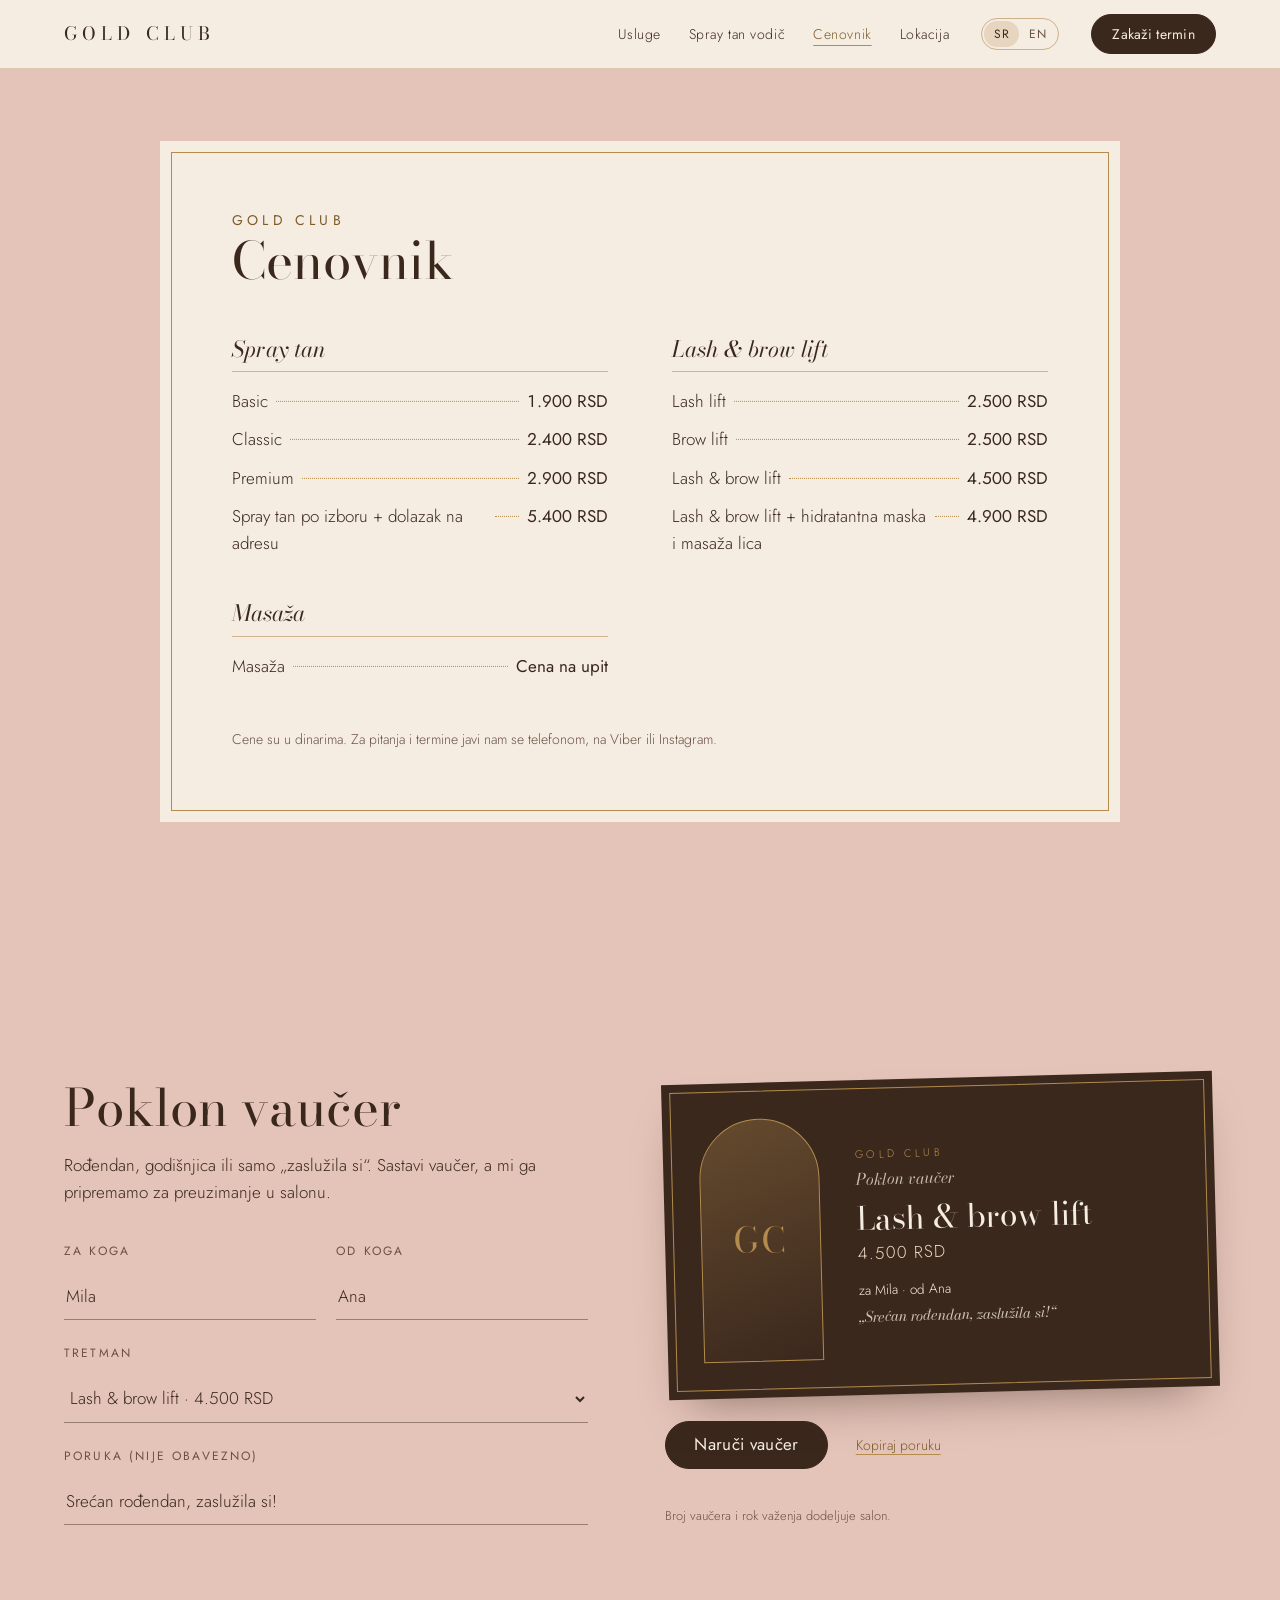
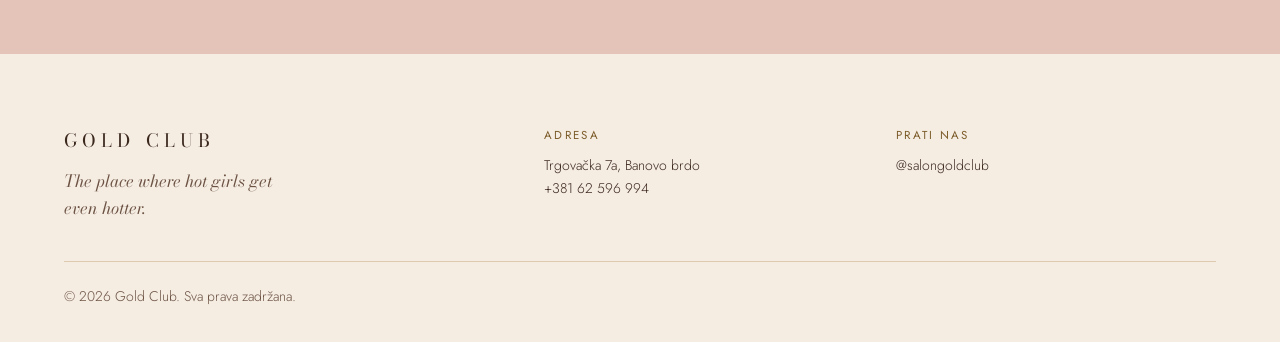
==== cenovnik.html @ 58f4fe95 "Separate tabs for prices and spray tan guide" ====
<!doctype html>
<html lang="sr">
<head>
  <meta charset="utf-8">
  <meta name="viewport" content="width=device-width, initial-scale=1">
  <title>Cenovnik · Gold Club</title>
  <meta name="description" content="Cenovnik salona Gold Club: spray tan, lash & brow lift i masaža. Poklon vaučeri za sve tretmane.">
  <meta name="theme-color" content="#F5ECE2">
  <meta property="og:title" content="Cenovnik · Gold Club">
  <meta property="og:description" content="Cenovnik salona Gold Club: spray tan, lash & brow lift i masaža. Poklon vaučeri za sve tretmane.">
  <meta property="og:image" content="assets/img/spraytan-legs.jpg">
  <link rel="icon" href="assets/favicon.svg" type="image/svg+xml">
  <link rel="preconnect" href="https://fonts.googleapis.com">
  <link rel="preconnect" href="https://fonts.gstatic.com" crossorigin>
  <link href="https://fonts.googleapis.com/css2?family=Bodoni+Moda:ital,opsz,wght@0,6..96,400;0,6..96,500;1,6..96,400&family=Jost:wght@300;400;500&display=swap" rel="stylesheet">
  <link rel="stylesheet" href="css/styles.css">
</head>
<body>
  <a class="skip" href="#main">Preskoči na sadržaj</a>

  <header class="site-header">
    <div class="wrap header-inner">
      <a class="brand" href="index.html" aria-label="Gold Club">Gold Club</a>

      <button class="menu-toggle" aria-expanded="false" aria-controls="site-nav">
        <span data-i18n="nav.menu">Meni</span>
      </button>

      <nav id="site-nav" class="site-nav">
        <ul>
          <li><a href="index.html#usluge" data-i18n="nav.services">Usluge</a></li>
          <li><a href="spray-tan.html" data-i18n="nav.planner">Spray tan vodič</a></li>
          <li><a href="cenovnik.html" aria-current="page" data-i18n="nav.prices">Cenovnik</a></li>
          <li><a href="index.html#lokacija" data-i18n="nav.contact">Lokacija</a></li>
        </ul>
        <div class="lang" role="group" aria-label="Jezik / Language">
          <button type="button" data-lang="sr" aria-pressed="true">SR</button>
          <button type="button" data-lang="en" aria-pressed="false">EN</button>
        </div>
        <button type="button" class="btn btn-small" data-open-booking data-i18n="book">Zakaži termin</button>
      </nav>
    </div>
  </header>

  <main id="main" class="page-prices">
    <section class="prices" id="cenovnik" aria-labelledby="prices-title">
      <div class="wrap">
        <div class="menu-card">
          <h1 id="prices-title" class="menu-title">
            <span class="menu-brand">Gold Club</span>
            <span data-i18n="prices.title">Cenovnik</span>
          </h1>
          <div class="menu-groups" data-render="prices"></div>
          <p class="menu-note" data-i18n="prices.note"></p>
        </div>
      </div>
    </section>

    <section class="voucher" id="vaucer" aria-labelledby="voucher-title" data-render="voucher-section">
      <div class="wrap voucher-inner">
        <div class="voucher-copy">
          <h2 id="voucher-title" class="section-title" data-i18n="voucher.title">Poklon vaučer</h2>
          <p class="voucher-lede" data-i18n="voucher.lede"></p>
          <form class="voucher-form" id="voucher-form" novalidate>
            <div class="field-pair">
              <div class="field">
                <label for="voucher-to" data-i18n="voucher.to">Za koga</label>
                <input type="text" id="voucher-to" maxlength="28" autocomplete="off">
              </div>
              <div class="field">
                <label for="voucher-from" data-i18n="voucher.from">Od koga</label>
                <input type="text" id="voucher-from" maxlength="28" autocomplete="off">
              </div>
            </div>
            <div class="field">
              <label for="voucher-item" data-i18n="voucher.item">Tretman</label>
              <select id="voucher-item" data-render="voucher-items"></select>
            </div>
            <div class="field">
              <label for="voucher-note" data-i18n="voucher.note">Poruka</label>
              <input type="text" id="voucher-note" maxlength="60" autocomplete="off">
            </div>
          </form>
        </div>

        <div class="voucher-side">
          <div class="voucher-card" id="voucher-card">
            <div class="vc-arch" aria-hidden="true"><span>GC</span></div>
            <div class="vc-body">
              <p class="vc-brand">Gold Club</p>
              <p class="vc-kind" data-i18n="voucher.card">Poklon vaučer</p>
              <p class="vc-item" id="vc-item"></p>
              <p class="vc-price" id="vc-price"></p>
              <p class="vc-names" id="vc-names"></p>
              <p class="vc-note" id="vc-note"></p>
            </div>
          </div>
          <div class="plan-actions">
            <a class="btn" id="voucher-whatsapp" href="#" target="_blank" rel="noopener" data-i18n="voucher.order">Naruči vaučer</a>
            <button type="button" class="link link-button" id="voucher-copy" data-i18n="planner.copy">Kopiraj poruku</button>
          </div>
          <p class="plan-status" id="voucher-status" role="status"></p>
          <p class="plan-note" data-i18n="voucher.fine"></p>
        </div>
      </div>
    </section>
  </main>

  <footer class="site-footer">
    <div class="wrap footer-grid">
      <div>
        <span class="brand">Gold Club</span>
        <p class="footer-tag">The place where hot girls get even hotter.</p>
      </div>
      <div>
        <p class="footer-label" data-i18n="footer.visit">Adresa</p>
        <p>Trgovačka 7a, Banovo brdo<br><a href="tel:+38162596994">+381 62 596 994</a></p>
      </div>
      <div>
        <p class="footer-label" data-i18n="footer.follow">Prati nas</p>
        <p><a href="https://www.instagram.com/salongoldclub" target="_blank" rel="noopener">@salongoldclub</a></p>
      </div>
    </div>
    <div class="wrap footer-base">
      <small>© <span data-year></span> Gold Club. <span data-i18n="footer.rights">Sva prava zadržana.</span></small>
    </div>
  </footer>

  <dialog class="booking" id="booking" aria-labelledby="booking-title">
    <div class="booking-inner">
      <h2 id="booking-title" data-i18n="book.title">Zakaži termin</h2>
      <p data-i18n="book.body"></p>
      <div class="channels channels-stacked" data-render="channels"></div>
      <form method="dialog">
        <button class="close" data-i18n="book.close">Zatvori</button>
      </form>
    </div>
  </dialog>

  <script src="js/content.js"></script>
  <script src="js/main.js"></script>
</body>
</html>
---- css/styles.css ----
/* Gold Club
   Palette taken from the salon's own material: cream walls, business-card sand,
   the blush of their posters, mocha brown instead of black, gold used as a metal. */

:root {
  --sateen: #F5ECE2;
  --sand: #E7D5BF;
  --blush: #E4C3B8;
  --blush-soft: #EFD9D0;
  --gold: #B38B4D;
  --gold-deep: #7C5C29;
  --mocha: #3B281D;
  --mocha-soft: #6B5243;

  --serif: "Bodoni Moda", "Didot", "Bodoni 72", Georgia, serif;
  --sans: "Jost", "Futura", "Century Gothic", system-ui, sans-serif;

  /* Type scale: perfect fourth (1.333) from 1.0625rem body */
  --step--1: 0.875rem;
  --step-0: 1.0625rem;
  --step-1: 1.4rem;
  --step-2: 1.875rem;
  --step-3: clamp(2.2rem, 4vw, 3.3rem);
  --step-wm: clamp(4.6rem, 15vw, 11.5rem);

  --gutter: clamp(1rem, 4vw, 3rem);
  --section: clamp(4.5rem, 10vw, 8.5rem);
  --measure: 34rem;
}

*,
*::before,
*::after { box-sizing: border-box; }

html { scroll-behavior: smooth; scroll-padding-top: 5rem; }

body {
  margin: 0;
  background: var(--sateen);
  color: var(--mocha);
  font-family: var(--sans);
  font-weight: 300;
  font-size: var(--step-0);
  line-height: 1.6;
  -webkit-font-smoothing: antialiased;
}

img { display: block; max-width: 100%; }
a { color: inherit; }
h1, h2, h3 { font-family: var(--serif); font-weight: 400; line-height: 1.1; margin: 0; }
/* Lower optical size keeps hairlines visible, e.g. the bar of đ in "Dođi". */
h2, h3 { font-variation-settings: "opsz" 24; }
p { margin: 0; }
figure { margin: 0; }

:focus-visible { outline: 2px solid var(--gold-deep); outline-offset: 3px; }

.wrap { width: min(100% - 2 * var(--gutter), 72rem); margin-inline: auto; }

.skip {
  position: absolute; left: 1rem; top: -3rem; z-index: 100;
  background: var(--mocha); color: var(--sateen); padding: .5rem 1rem; border-radius: 2rem;
}
.skip:focus { top: 1rem; }

/* ---------- Buttons & links ---------- */

.btn {
  display: inline-flex; align-items: center; justify-content: center;
  min-height: 3rem; padding: 0 1.75rem;
  border: 1px solid var(--mocha); border-radius: 999px;
  background: var(--mocha); color: var(--sateen);
  font: 400 var(--step-0)/1 var(--sans); letter-spacing: .02em;
  cursor: pointer; text-decoration: none; white-space: nowrap;
  transition: background-color .2s, border-color .2s, color .2s;
}
.btn:hover { background: var(--gold-deep); border-color: var(--gold-deep); }
.btn-small { min-height: 2.5rem; padding: 0 1.25rem; font-size: var(--step--1); }

.link {
  color: var(--gold-deep);
  text-decoration: underline;
  text-decoration-color: var(--gold);
  text-decoration-thickness: 1px;
  text-underline-offset: .3em;
  transition: text-decoration-color .2s;
}
.link:hover { text-decoration-color: var(--mocha); color: var(--mocha); }

/* ---------- Header ---------- */

.site-header {
  position: sticky; top: 0; z-index: 20;
  background: color-mix(in srgb, var(--sateen) 88%, transparent);
  backdrop-filter: blur(10px);
  -webkit-backdrop-filter: blur(10px);
  border-bottom: 1px solid color-mix(in srgb, var(--gold) 35%, transparent);
}
.header-inner { display: flex; align-items: center; justify-content: space-between; min-height: 4.25rem; gap: 1rem; }

.brand {
  font-family: var(--serif); font-size: 1.15rem; letter-spacing: .28em;
  text-transform: uppercase; text-decoration: none; white-space: nowrap;
}

.site-nav { display: flex; align-items: center; gap: 2rem; }
.site-nav ul { display: flex; gap: 1.75rem; list-style: none; margin: 0; padding: 0; }
.site-nav ul a { text-decoration: none; font-size: var(--step--1); letter-spacing: .04em; padding: .25rem 0; }
.site-nav ul a:hover { color: var(--gold-deep); }
.site-nav ul a[aria-current="page"] {
  color: var(--gold-deep);
  text-decoration: underline; text-decoration-color: var(--gold);
  text-decoration-thickness: 1px; text-underline-offset: .45em;
}

.lang { display: flex; border: 1px solid color-mix(in srgb, var(--gold) 60%, transparent); border-radius: 999px; padding: 2px; }
.lang button {
  border: 0; background: none; color: var(--mocha-soft);
  font: 400 .75rem/1 var(--sans); letter-spacing: .08em;
  padding: .45rem .6rem; border-radius: 999px; cursor: pointer;
}
.lang button[aria-pressed="true"] { background: var(--sand); color: var(--mocha); }

.menu-toggle {
  display: none; border: 1px solid var(--mocha); background: none; color: var(--mocha);
  border-radius: 999px; padding: .5rem 1.1rem; font: 400 var(--step--1)/1 var(--sans); cursor: pointer;
}

@media (max-width: 1000px) {
  .menu-toggle { display: inline-block; }
  .site-nav {
    position: absolute; inset: 100% 0 auto 0;
    flex-direction: column; align-items: flex-start; gap: 1.5rem;
    padding: 1.5rem var(--gutter) 2rem;
    background: var(--sateen);
    border-bottom: 1px solid color-mix(in srgb, var(--gold) 35%, transparent);
    display: none;
  }
  .site-nav.is-open { display: flex; }
  .site-nav ul { flex-direction: column; gap: 1rem; }
  .site-nav ul a { font-family: var(--serif); font-size: var(--step-2); letter-spacing: 0; }
}

/* ---------- Hero ---------- */

.hero { padding-block: clamp(2.5rem, 7vw, 6rem) var(--section); overflow: hidden; }
.hero-inner {
  display: grid; grid-template-columns: 1.15fr .85fr;
  align-items: end; gap: clamp(2rem, 5vw, 5rem);
}

.wordmark {
  font-size: var(--step-wm);
  line-height: .86;
  letter-spacing: .06em;
  text-transform: uppercase;
  font-weight: 400;
  margin-left: -.06em;
}
.wm-line { display: block; }
.wm-line:last-child { padding-left: .9em; }

.tagline {
  font-family: var(--serif); font-style: italic;
  font-size: var(--step-1); line-height: 1.35;
  margin-top: 2rem; max-width: 22ch;
}
.lede { margin-top: 1rem; max-width: var(--measure); color: var(--mocha-soft); }
.hero-actions { display: flex; flex-wrap: wrap; align-items: center; gap: 1.5rem 2rem; margin-top: 2.25rem; }

/* The arch: the salon's own shelf shape, used as the one signature frame. */
.arch {
  border-radius: 999px 999px 0 0;
  overflow: hidden;
  background: var(--sand);
}
.arch img { width: 100%; height: 100%; object-fit: cover; }

.hero-arch { position: relative; justify-self: end; width: min(100%, 26rem); }
.hero-arch .arch { aspect-ratio: 4 / 5.4; position: relative; }
.hero-arch img { object-position: 62% center; }
.arch-outline {
  position: absolute; inset: -1rem 1rem 1rem -1rem;
  border: 1px solid var(--gold);
  border-radius: 999px 999px 0 0;
}

/* One page-load moment: wordmark settles, arch rises. */
@media (prefers-reduced-motion: no-preference) {
  .wm-line { animation: rise 1.1s cubic-bezier(.2, .7, .2, 1) both; }
  .wm-line:last-child { animation-delay: .12s; }
  .tagline, .lede, .hero-actions { animation: fade .9s ease both .55s; }
  .hero-arch .arch { animation: unveil 1.4s cubic-bezier(.6, 0, .2, 1) both .15s; }
  .arch-outline { animation: fade 1.2s ease both .9s; }
}
@keyframes rise { from { opacity: 0; transform: translateY(.25em); } }
@keyframes fade { from { opacity: 0; } }
@keyframes unveil { from { clip-path: inset(100% 0 0 0); } to { clip-path: inset(0 0 0 0); } }

@media (max-width: 760px) {
  .hero-inner { grid-template-columns: 1fr; }
  .hero-arch { justify-self: center; width: min(80%, 20rem); margin-top: 1rem; }
  .hero-arch .arch { aspect-ratio: 4 / 4.6; }
}

/* ---------- Sections ---------- */

.section-title { font-size: var(--step-3); }

.services { padding-block: var(--section); border-top: 1px solid color-mix(in srgb, var(--gold) 35%, transparent); }
.services .section-title { margin-bottom: clamp(2.5rem, 6vw, 4.5rem); }

.service-list { display: grid; gap: clamp(4rem, 9vw, 7rem); }

.service {
  display: grid; grid-template-columns: minmax(0, 20rem) minmax(0, 1fr);
  gap: clamp(2rem, 6vw, 6rem); align-items: center;
}
.service-flip { grid-template-columns: minmax(0, 1fr) minmax(0, 20rem); }
.service-flip .service-photo { order: 2; }

.service-photo .arch { aspect-ratio: 1 / 1.1; }
#lash-brow .arch img { object-position: 30% center; }

.service-name { font-size: var(--step-3); }
.service-intro { margin-top: 1.25rem; max-width: var(--measure); }

.points {
  list-style: none; padding: 0; margin: 1.5rem 0 0;
  display: grid; grid-template-columns: repeat(2, minmax(0, max-content)); gap: .5rem 2.5rem;
}
.points li { position: relative; padding-left: 1.25rem; font-size: var(--step--1); letter-spacing: .02em; }
.points li::before {
  content: ""; position: absolute; left: 0; top: .55em;
  width: .45rem; height: .6rem;
  border: 1px solid var(--gold); border-bottom: 0;
  border-radius: 999px 999px 0 0;
}

.service-price {
  display: flex; flex-wrap: wrap; align-items: baseline; gap: .5rem 1.5rem;
  margin-top: 2rem; padding-top: 1.25rem;
  border-top: 1px solid color-mix(in srgb, var(--gold) 45%, transparent);
  max-width: var(--measure);
  font-family: var(--serif); font-size: var(--step-1);
}
.service-price .link { font-family: var(--sans); font-size: var(--step--1); }

@media (max-width: 760px) {
  .service, .service-flip { grid-template-columns: 1fr; }
  .service-flip .service-photo { order: 0; }
  .service-photo { width: min(75%, 18rem); }
  .points { grid-template-columns: 1fr; }
}

/* ---------- Price menu ---------- */

.prices { background: var(--blush); padding-block: var(--section); }

.menu-card {
  background: var(--sateen);
  padding: clamp(2rem, 6vw, 4.5rem);
  outline: 1px solid var(--gold);
  outline-offset: -.75rem;
  max-width: 60rem; margin-inline: auto;
}

.menu-title { display: flex; flex-direction: column; gap: .25rem; font-size: var(--step-3); }
.menu-brand { font-size: var(--step--1); font-family: var(--sans); letter-spacing: .3em; text-transform: uppercase; color: var(--gold-deep); }

.menu-groups {
  display: grid; grid-template-columns: repeat(auto-fit, minmax(min(100%, 22rem), 1fr));
  gap: 2.75rem 4rem; margin-top: 3rem;
}
.menu-group h3 {
  font-size: var(--step-1); font-style: italic;
  padding-bottom: .6rem; margin-bottom: 1rem;
  border-bottom: 1px solid color-mix(in srgb, var(--gold) 55%, transparent);
}
.menu-items { list-style: none; margin: 0; padding: 0; display: grid; gap: .7rem; }
.menu-items li { display: flex; align-items: baseline; gap: .5rem; }
.item-name { flex: 0 1 auto; }
.item-leader { flex: 1 1 1.5rem; border-bottom: 1px dotted var(--gold); transform: translateY(-.3em); min-width: 1.5rem; }
.item-price { flex: none; font-variant-numeric: tabular-nums lining-nums; white-space: nowrap; font-weight: 400; }

.menu-note { margin-top: 3rem; font-size: var(--step--1); color: var(--mocha-soft); max-width: var(--measure); }

/* ---------- Explore: links from the home page to the guide and price pages ---------- */

.explore { padding-block: 0 var(--section); }
.explore-grid { display: grid; grid-template-columns: repeat(auto-fit, minmax(min(100%, 22rem), 1fr)); gap: clamp(1rem, 2.5vw, 2rem); }
.explore-card {
  display: flex; flex-direction: column; gap: .6rem;
  padding: clamp(2rem, 4vw, 2.75rem);
  background: var(--blush-soft);
  outline: 1px solid color-mix(in srgb, var(--gold) 60%, transparent); outline-offset: -.6rem;
  text-decoration: none;
  transition: background-color .25s;
}
.explore-card:nth-child(2) { background: color-mix(in srgb, var(--sand) 70%, var(--sateen)); }
.explore-card:hover { background: var(--blush); }
.explore-card .eyebrow { margin-bottom: 0; }
.explore-title { font-family: var(--serif); font-size: var(--step-2); line-height: 1.15; font-variation-settings: "opsz" 24; }
.explore-text { max-width: var(--measure); color: var(--mocha-soft); }
.explore-more {
  margin-top: auto; padding-top: 1rem;
  color: var(--gold-deep); font-size: var(--step--1); letter-spacing: .04em;
}
.explore-more::after { content: "→"; display: inline-block; margin-left: .4em; transition: transform .25s; }

/* Subpages start right under the header, so their first section needs less top space. */
.page-guide > section:first-child,
.page-prices > section:first-child { padding-top: clamp(2.5rem, 6vw, 4.5rem); border-top: 0; }
.explore-card:hover .explore-more::after { transform: translateX(.3rem); }

/* ---------- Salon ---------- */

.salon { padding-block: var(--section); }
.salon-inner { display: grid; grid-template-columns: minmax(0, 1fr) minmax(0, 1fr); gap: clamp(2rem, 7vw, 7rem); align-items: center; }
.salon-photo img { width: 100%; aspect-ratio: 4 / 5; object-fit: cover; border-radius: .25rem; }
.salon-copy p { margin-top: 1.5rem; max-width: var(--measure); font-size: 1.125rem; line-height: 1.7; }

@media (max-width: 760px) {
  .salon-inner { grid-template-columns: 1fr; }
}

/* ---------- Reviews ---------- */

.reviews {
  padding-block: var(--section);
  border-top: 1px solid color-mix(in srgb, var(--gold) 35%, transparent);
  overflow: hidden;
}
.reviews-head {
  display: flex; flex-wrap: wrap; align-items: end; justify-content: space-between;
  gap: 1.5rem; margin-bottom: clamp(2rem, 5vw, 3.5rem);
}
.reviews-arrows { display: flex; gap: .75rem; }
.arrow {
  display: inline-grid; place-items: center;
  width: 3rem; height: 3rem; padding: 0;
  border: 1px solid color-mix(in srgb, var(--mocha) 35%, transparent); border-radius: 999px;
  background: none; color: var(--mocha); cursor: pointer;
  transition: border-color .2s, background-color .2s;
}
.arrow:hover { border-color: var(--mocha); background: var(--sand); }
.arrow svg { width: 1.1rem; height: 1.1rem; fill: none; stroke: currentColor; stroke-width: 1.4; stroke-linecap: round; stroke-linejoin: round; }

.carousel-viewport {
  overflow: hidden;
  touch-action: pan-y;
  cursor: grab;
  user-select: none;
  -webkit-user-select: none;
}
.carousel-viewport.is-dragging { cursor: grabbing; }

.carousel-track {
  --per-view: 3;
  --gap: clamp(1rem, 2.5vw, 2rem);
  display: flex; gap: var(--gap);
  will-change: transform;
}
.carousel-track.is-animating { transition: transform .6s cubic-bezier(.2, .7, .2, 1); }

.review {
  flex: 0 0 calc((100% - (var(--per-view) - 1) * var(--gap)) / var(--per-view));
  display: flex; flex-direction: column;
  padding: 2.25rem 2rem 2rem;
  background: color-mix(in srgb, var(--sand) 45%, var(--sateen));
  outline: 1px solid color-mix(in srgb, var(--gold) 60%, transparent);
  outline-offset: -.6rem;
}
.stars { color: var(--gold); letter-spacing: .25em; font-size: var(--step--1); }
.review blockquote { margin: 1.25rem 0 0; flex: 1; }
.review blockquote p {
  font-family: var(--serif); font-style: italic;
  font-size: 1.2rem; line-height: 1.5;
}
.review blockquote p::before { content: "\201E"; }
.review blockquote p::after { content: "\201C"; }
:lang(en) .review blockquote p::before { content: "\201C"; }
:lang(en) .review blockquote p::after { content: "\201D"; }
.review footer {
  display: flex; flex-direction: column; gap: .1rem;
  margin-top: 1.75rem; padding-top: 1rem;
  border-top: 1px solid color-mix(in srgb, var(--gold) 45%, transparent);
}
.review-name { font-weight: 400; }
.review-service { font-size: var(--step--1); color: var(--mocha-soft); }

.carousel-dots { display: flex; justify-content: center; gap: .25rem; margin-top: 2rem; }
.carousel-dots button {
  width: 1.75rem; height: 1.75rem; padding: 0; border: 0; background: none; cursor: pointer;
  display: grid; place-items: center;
}
.carousel-dots button::before {
  content: ""; width: .5rem; height: .5rem; border-radius: 50%;
  border: 1px solid var(--gold); transition: background-color .2s, transform .2s;
}
.carousel-dots button[aria-current="true"]::before { background: var(--gold); transform: scale(1.2); }

@media (max-width: 1000px) { .carousel-track { --per-view: 2; } }
@media (max-width: 640px) {
  .carousel-track { --per-view: 1; }
  .review { padding: 2rem 1.6rem 1.75rem; }
}

/* ---------- Contact ---------- */

.contact { background: var(--sand); padding-block: var(--section); }
.contact-inner { display: grid; grid-template-columns: minmax(0, 1fr) minmax(0, 1.1fr); gap: clamp(2rem, 6vw, 5rem); align-items: start; }

.contact-list { margin: 2.25rem 0 0; display: grid; gap: 1.25rem; }
.contact-list > div { display: grid; grid-template-columns: 8.5rem 1fr; gap: 1rem; }
.contact-list dt { color: var(--mocha-soft); font-size: var(--step--1); padding-top: .15em; }
.contact-list dd { margin: 0; }
.contact-list dd a:not(.link) { text-decoration: none; }
.contact-list dd a:not(.link):hover { color: var(--gold-deep); }
.contact-list .link { font-size: var(--step--1); }

.channels { display: flex; flex-wrap: wrap; gap: .75rem; margin-top: 2.5rem; }
.channel {
  display: inline-flex; align-items: center; gap: .6rem;
  min-height: 2.75rem; padding: 0 1.1rem;
  border: 1px solid color-mix(in srgb, var(--mocha) 35%, transparent); border-radius: 999px;
  text-decoration: none; font-size: var(--step--1);
  transition: border-color .2s, background-color .2s;
}
.channel:hover { border-color: var(--mocha); background: color-mix(in srgb, var(--sateen) 60%, transparent); }
.channel-primary { background: var(--mocha); border-color: var(--mocha); color: var(--sateen); }
.channel-primary:hover { background: var(--gold-deep); border-color: var(--gold-deep); }
.channel svg { width: 1.1rem; height: 1.1rem; fill: none; stroke: currentColor; stroke-width: 1.4; stroke-linejoin: round; }

.map { border-radius: 999px 999px 0 0; overflow: hidden; background: var(--blush-soft); aspect-ratio: 4 / 4.2; max-width: 100%; }
.map-placeholder {
  height: 100%; display: grid; place-content: center; justify-items: center; gap: 1rem;
  padding: 2rem; text-align: center;
  background:
    repeating-linear-gradient(90deg, transparent 0 3.5rem, color-mix(in srgb, var(--gold) 16%, transparent) 3.5rem calc(3.5rem + 1px)),
    repeating-linear-gradient(0deg, transparent 0 3.5rem, color-mix(in srgb, var(--gold) 16%, transparent) 3.5rem calc(3.5rem + 1px)),
    var(--blush-soft);
}
.map-address { font-family: var(--serif); font-size: var(--step-2); line-height: 1.15; }
.map-address span { font-style: italic; font-size: var(--step-1); color: var(--mocha-soft); }
.map-placeholder small { color: var(--mocha-soft); font-size: .8rem; max-width: 18rem; }
/* Taller than its frame so Google's place card sits above the visible area. */
.map iframe { display: block; width: 100%; height: calc(100% + 7rem); margin-top: -7rem; border: 0; filter: sepia(.25) saturate(.8); }

@media (max-width: 760px) {
  .contact-inner { grid-template-columns: 1fr; }
  .contact-list > div { grid-template-columns: 1fr; gap: .15rem; }
  .map { aspect-ratio: 1 / 1.05; }
}

/* ---------- Hiring ---------- */

.hiring { background: var(--mocha); color: var(--sateen); padding-block: clamp(3.5rem, 7vw, 5.5rem); }
.hiring-inner { display: grid; gap: 1.25rem; justify-items: start; }
.hiring h2 { font-size: var(--step-2); }
.hiring p { max-width: var(--measure); color: color-mix(in srgb, var(--sateen) 80%, transparent); }
.roles { list-style: none; margin: .25rem 0 .5rem; padding: 0; display: flex; flex-wrap: wrap; gap: .5rem; }
.roles li { border: 1px solid color-mix(in srgb, var(--gold) 70%, transparent); border-radius: 999px; padding: .3rem .9rem; font-size: var(--step--1); }
.hiring .link { color: var(--sand); text-decoration-color: var(--gold); }
.hiring .link:hover { color: var(--sateen); text-decoration-color: var(--sateen); }

/* ---------- Footer ---------- */

.site-footer { padding-block: clamp(3rem, 6vw, 4.5rem) 2rem; }
.footer-grid { display: grid; grid-template-columns: 1.4fr 1fr 1fr; gap: 2rem; font-size: var(--step--1); }
.footer-grid a { text-decoration: none; }
.footer-grid a:hover { color: var(--gold-deep); }
.footer-tag { margin-top: .75rem; font-family: var(--serif); font-style: italic; font-size: 1.05rem; color: var(--mocha-soft); max-width: 22ch; }
.footer-label { color: var(--gold-deep); letter-spacing: .2em; text-transform: uppercase; font-size: .72rem; margin-bottom: .6rem; font-weight: 400; }
.footer-base { margin-top: 2.5rem; padding-top: 1.25rem; border-top: 1px solid color-mix(in srgb, var(--gold) 35%, transparent); }
.site-footer small { color: var(--mocha-soft); font-size: var(--step--1); }
@media (max-width: 760px) { .footer-grid { grid-template-columns: 1fr; } }

/* ---------- Booking dialog ---------- */

.booking {
  border: 0; padding: 0; background: transparent; color: var(--mocha);
  width: min(100% - 2rem, 26rem);
}
.booking::backdrop { background: color-mix(in srgb, var(--mocha) 55%, transparent); }
.booking-inner {
  background: var(--sateen);
  border-radius: 999px 999px 0 0;
  padding: 5.5rem 2rem 2rem;
  text-align: center;
  outline: 1px solid var(--gold); outline-offset: -.6rem;
}
.booking h2 { font-size: var(--step-2); }
.booking p { margin-top: .75rem; color: var(--mocha-soft); }
.channels-stacked { flex-direction: column; margin-top: 1.75rem; }
.channels-stacked .channel { justify-content: center; font-size: var(--step-0); min-height: 3rem; }
.close {
  margin-top: 1.25rem; border: 0; background: none; color: var(--mocha-soft);
  font: 400 var(--step--1) var(--sans); text-decoration: underline; text-underline-offset: .3em; cursor: pointer;
  padding: .5rem;
}

@media (prefers-reduced-motion: no-preference) {
  .booking[open] .booking-inner { animation: rise .45s cubic-bezier(.2, .7, .2, 1); }
}

/* ---------- Shared form bits ---------- */

.eyebrow { font-size: .75rem; letter-spacing: .3em; text-transform: uppercase; color: var(--gold-deep); font-weight: 400; margin-bottom: .75rem; }

fieldset { border: 0; margin: 0; padding: 0; min-width: 0; }
legend, .field label {
  padding: 0; margin-bottom: .7rem; display: block;
  font-size: .75rem; letter-spacing: .18em; text-transform: uppercase; color: var(--mocha-soft); font-weight: 400;
}
.field { display: grid; min-width: 0; }
.field-pair { display: grid; grid-template-columns: repeat(auto-fit, minmax(min(100%, 11rem), 1fr)); gap: 1.25rem; }
.field input, .field select {
  width: 100%; min-height: 3rem; padding: 0 .1rem;
  border: 0; border-bottom: 1px solid color-mix(in srgb, var(--mocha) 40%, transparent); border-radius: 0;
  background: transparent; color: var(--mocha);
  font: 300 var(--step-0) var(--sans);
}
.field select { cursor: pointer; }
.field input:focus, .field select:focus { outline: none; border-bottom-color: var(--gold-deep); box-shadow: 0 1px 0 var(--gold-deep); }

.link-button { background: none; border: 0; padding: .25rem 0; font: 300 var(--step--1) var(--sans); cursor: pointer; }

.plan-actions { display: flex; flex-wrap: wrap; align-items: center; gap: 1rem 1.75rem; margin-top: 1.75rem; }
.plan-status { margin-top: .75rem; min-height: 1.2em; font-size: var(--step--1); color: var(--gold-deep); }
.plan-status.is-manual { user-select: all; -webkit-user-select: all; color: var(--mocha); background: var(--sateen); padding: .75rem 1rem; outline: 1px dashed var(--gold); }
.plan-note { margin-top: .5rem; font-size: .8rem; color: var(--mocha-soft); max-width: var(--measure); }

/* ---------- Tan planner ---------- */

.planner {
  padding-block: var(--section);
  background: linear-gradient(180deg, var(--sateen), color-mix(in srgb, var(--sand) 55%, var(--sateen)));
  border-top: 1px solid color-mix(in srgb, var(--gold) 35%, transparent);
}
.planner-lede { margin-top: 1rem; max-width: var(--measure); color: var(--mocha-soft); }

.planner-grid {
  display: grid; grid-template-columns: minmax(0, 1fr) minmax(0, 17rem) minmax(0, 1fr);
  gap: clamp(2rem, 4vw, 3.5rem); align-items: start; margin-top: clamp(2.5rem, 5vw, 4rem);
}
.planner-form { display: grid; gap: 2rem; }

.tones { display: flex; flex-wrap: wrap; gap: .9rem 1rem; }
.tone { display: grid; justify-items: center; gap: .4rem; cursor: pointer; }
.tone input, .level input { position: absolute; opacity: 0; pointer-events: none; }
.tone-dot {
  width: 2.6rem; height: 3.2rem; border-radius: 999px 999px 0 0;
  box-shadow: inset 0 0 0 1px color-mix(in srgb, var(--mocha) 12%, transparent);
  outline: 1px solid transparent; outline-offset: 3px; transition: outline-color .2s, transform .2s;
}
.tone-name { font-size: .75rem; color: var(--mocha-soft); }
.tone:hover .tone-dot { transform: translateY(-2px); }
.tone input:checked + .tone-dot { outline-color: var(--gold-deep); }
.tone input:checked ~ .tone-name { color: var(--mocha); font-weight: 400; }
.tone input:focus-visible + .tone-dot { outline: 2px solid var(--gold-deep); }

.levels { display: grid; gap: .5rem; }
.level {
  position: relative; display: grid; grid-template-columns: auto 1fr; align-items: baseline; gap: .15rem 1rem;
  padding: .8rem 1rem; cursor: pointer;
  border: 1px solid color-mix(in srgb, var(--mocha) 22%, transparent); border-radius: 999px;
  transition: border-color .2s, background-color .2s;
}
.level:hover { border-color: var(--mocha); }
.level-name { font-family: var(--serif); font-size: 1.15rem; }
.level-desc { font-size: .8rem; color: var(--mocha-soft); }
.level:has(input:checked) { background: var(--mocha); border-color: var(--mocha); color: var(--sateen); }
.level:has(input:checked) .level-desc { color: color-mix(in srgb, var(--sateen) 75%, transparent); }
.level:has(input:focus-visible) { outline: 2px solid var(--gold-deep); outline-offset: 3px; }

/* The skin preview: two layers in the arch, split by a draggable line. */
.planner-preview { display: grid; gap: .9rem; position: sticky; top: 6rem; }
.skin { --split: 50%; position: relative; aspect-ratio: 1 / 1.45; max-width: 100%; }
.skin-layer { position: absolute; inset: 0; transition: background .5s ease; }
.skin-after { clip-path: inset(0 0 0 var(--split)); }
.skin-divider {
  position: absolute; top: 0; bottom: 0; left: var(--split); width: 1px;
  background: color-mix(in srgb, #fff 85%, transparent); pointer-events: none;
}
.skin-divider::after {
  content: ""; position: absolute; top: 58%; left: 50%; width: 2.2rem; height: 2.2rem; transform: translate(-50%, -50%);
  border: 1px solid #fff; border-radius: 50%;
  background: color-mix(in srgb, var(--mocha) 25%, transparent);
  -webkit-backdrop-filter: blur(4px); backdrop-filter: blur(4px);
}
.skin-label {
  position: absolute; bottom: 1rem; font-size: .7rem; letter-spacing: .2em; text-transform: uppercase;
  color: #fff; text-shadow: 0 1px 6px rgb(40 22 12 / .45); pointer-events: none;
}
.skin-label-before { left: 1rem; }
.skin-label-after { right: 1rem; }
.skin input[type="range"] {
  position: absolute; inset: 0; width: 100%; height: 100%; margin: 0;
  opacity: 0; cursor: ew-resize;
}
.skin:has(input:focus-visible) { outline: 2px solid var(--gold-deep); outline-offset: 4px; }
.planner-preview figcaption { font-size: .78rem; color: var(--mocha-soft); line-height: 1.5; }

.planner-plan h3 { font-size: var(--step-2); }
.plan-book { margin-top: .75rem; font-size: 1.05rem; }
.plan-book strong { font-family: var(--serif); font-weight: 400; font-size: var(--step-1); display: block; margin-top: .15rem; }

.timeline { list-style: none; margin: 1.5rem 0 0; padding: 0; display: grid; gap: 0; }
.timeline li {
  position: relative; display: grid; gap: .1rem;
  padding: 0 0 1.1rem 1.6rem;
  border-left: 1px solid color-mix(in srgb, var(--gold) 55%, transparent);
  margin-left: .3rem;
}
.timeline li:last-child { border-left-color: transparent; padding-bottom: 0; }
.timeline li::before {
  content: ""; position: absolute; left: -.3rem; top: .35em;
  width: .6rem; height: .6rem; border-radius: 50%;
  background: var(--sateen); border: 1px solid var(--gold);
}
.timeline li.is-event::before { background: var(--gold); transform: scale(1.3); }
.step-date { font-size: .75rem; letter-spacing: .12em; text-transform: uppercase; color: var(--gold-deep); }
.step-text { font-size: var(--step--1); }
.timeline li.is-event .step-text { font-family: var(--serif); font-style: italic; font-size: 1.1rem; }
.plan-hint { margin-top: 1.25rem; padding: .9rem 1.1rem; background: var(--blush-soft); font-size: var(--step--1); }

@media (max-width: 1000px) {
  .planner-grid { grid-template-columns: minmax(0, 1fr) minmax(0, 15rem); }
  .planner-plan { grid-column: 1 / -1; }
}
@media (max-width: 640px) {
  .planner-grid { grid-template-columns: 1fr; }
  .planner-preview { position: static; width: min(80%, 16rem); justify-self: center; }
}

/* ---------- Gift voucher ---------- */

.voucher { background: var(--blush); padding-block: var(--section); }
.voucher-inner { display: grid; grid-template-columns: minmax(0, 1fr) minmax(0, 1.05fr); gap: clamp(2.5rem, 6vw, 5.5rem); align-items: center; }
.voucher-lede { margin-top: 1rem; max-width: var(--measure); }
.voucher-form { display: grid; gap: 1.5rem; margin-top: 2.25rem; }
.voucher .field input, .voucher .field select { border-bottom-color: color-mix(in srgb, var(--mocha) 45%, transparent); }

.voucher-card {
  position: relative; display: grid; grid-template-columns: 7.5rem minmax(0, 1fr); gap: clamp(1.25rem, 3vw, 2.25rem);
  align-items: center; aspect-ratio: 1.75 / 1; max-width: 100%;
  padding: clamp(1.25rem, 3.5vw, 2.25rem);
  background: var(--mocha); color: var(--sateen);
  outline: 1px solid var(--gold); outline-offset: -.6rem;
  box-shadow: 0 1.5rem 3rem -1.5rem rgb(59 40 29 / .55);
}
@media (prefers-reduced-motion: no-preference) {
  .voucher-card { transition: transform .5s cubic-bezier(.2, .7, .2, 1); transform: rotate(-1.5deg); }
  .voucher-card:hover { transform: rotate(0deg) translateY(-3px); }
}
.vc-arch {
  align-self: stretch; display: grid; place-items: center;
  border: 1px solid var(--gold); border-radius: 999px 999px 0 0;
  background: linear-gradient(160deg, color-mix(in srgb, var(--gold) 35%, var(--mocha)), var(--mocha));
}
.vc-arch span { font-family: var(--serif); font-size: 2.2rem; letter-spacing: .08em; color: var(--gold); }
.vc-body { display: grid; gap: .2rem; min-width: 0; }
.vc-brand { font-size: .68rem; letter-spacing: .32em; text-transform: uppercase; color: var(--gold); }
.vc-kind { font-family: var(--serif); font-style: italic; font-size: 1rem; color: color-mix(in srgb, var(--sateen) 75%, transparent); }
.vc-item { font-family: var(--serif); font-size: clamp(1.35rem, 3vw, 2rem); line-height: 1.1; margin-top: .35rem; text-wrap: balance; overflow-wrap: anywhere; }
.vc-price { font-variant-numeric: tabular-nums lining-nums; letter-spacing: .06em; color: var(--sand); }
.vc-names { margin-top: .6rem; font-size: .85rem; overflow-wrap: anywhere; }
.vc-note { font-family: var(--serif); font-style: italic; font-size: .92rem; color: color-mix(in srgb, var(--sateen) 80%, transparent); overflow-wrap: anywhere; }
.vc-note::before { content: "\201E"; }
.vc-note::after { content: "\201C"; }
:lang(en) .vc-note::before { content: "\201C"; }
:lang(en) .vc-note::after { content: "\201D"; }

@media (max-width: 860px) { .voucher-inner { grid-template-columns: 1fr; } }
@media (max-width: 480px) {
  .voucher-card { grid-template-columns: 4.5rem minmax(0, 1fr); aspect-ratio: auto; min-height: 13rem; }
  .vc-arch span { font-size: 1.5rem; }
}

/* ---------- FAQ ---------- */

.faq { padding-block: var(--section); }
.faq-inner { display: grid; grid-template-columns: minmax(0, 1fr) minmax(0, 1.6fr); gap: clamp(2rem, 6vw, 5rem); align-items: start; }
.faq-list { border-top: 1px solid color-mix(in srgb, var(--gold) 45%, transparent); }
.faq details { border-bottom: 1px solid color-mix(in srgb, var(--gold) 45%, transparent); }
.faq summary {
  list-style: none; cursor: pointer; display: flex; justify-content: space-between; align-items: baseline; gap: 1rem;
  padding: 1.2rem 0; font-family: var(--serif); font-size: var(--step-1); line-height: 1.25;
}
.faq summary::-webkit-details-marker { display: none; }
.faq summary::after { content: "+"; font-family: var(--sans); font-weight: 300; color: var(--gold-deep); transition: transform .25s; }
.faq details[open] summary::after { transform: rotate(45deg); }
.faq details p { padding: 0 0 1.4rem; max-width: var(--measure); color: var(--mocha-soft); }
@media (max-width: 760px) { .faq-inner { grid-template-columns: 1fr; } }
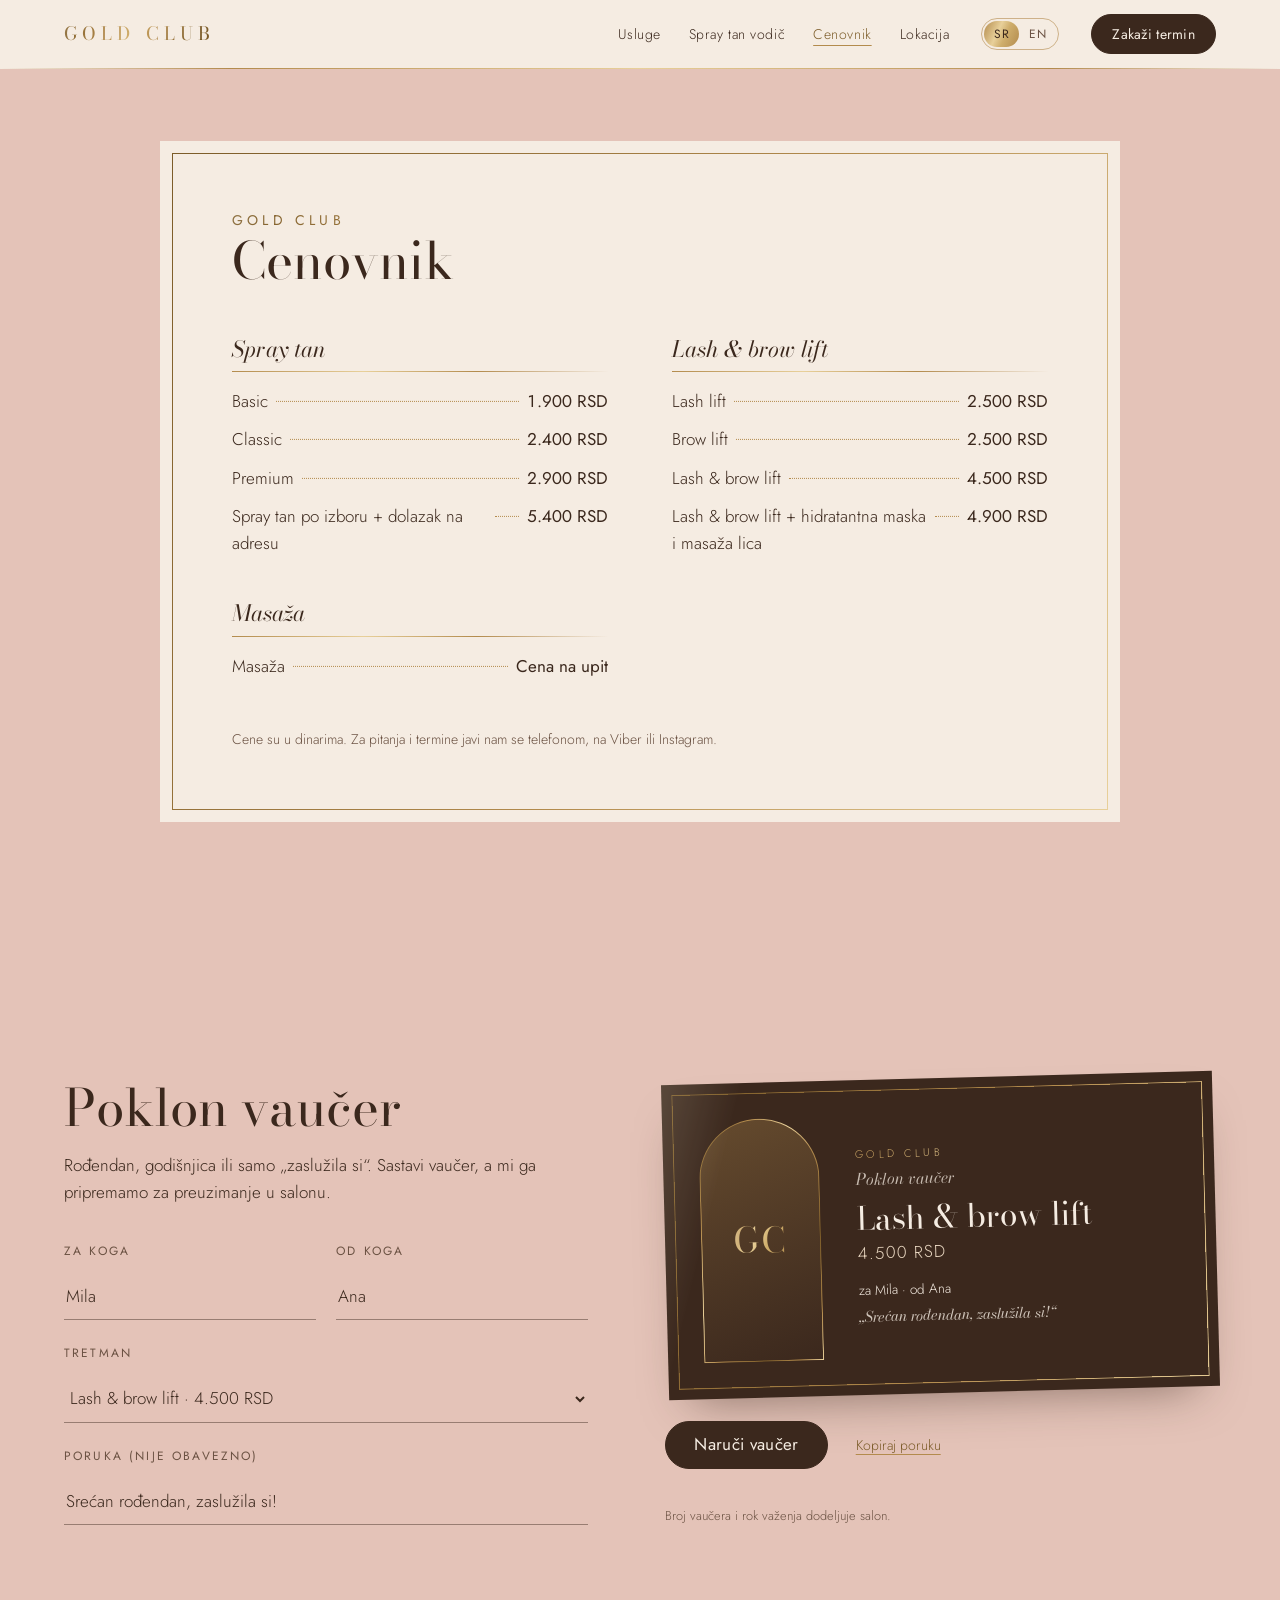
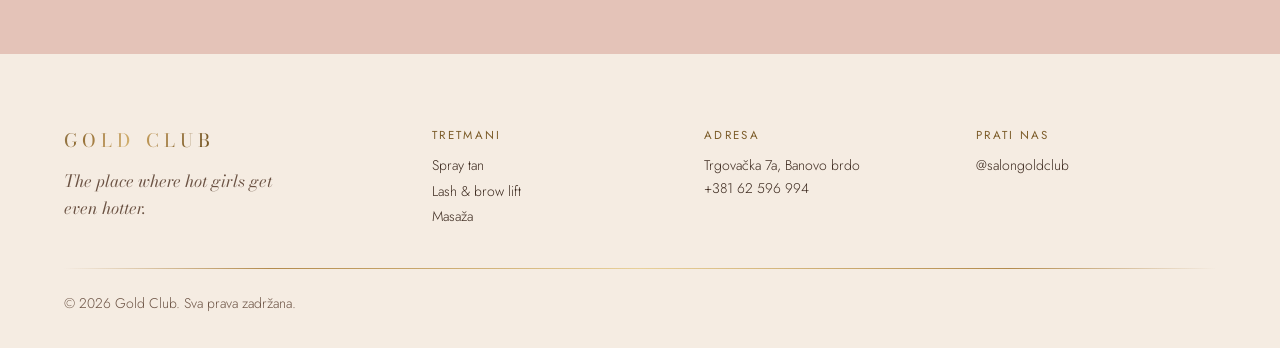
==== commit ac3890a4: "SEO optimization" ====
--- a/cenovnik.html
+++ b/cenovnik.html
@@ -3,17 +3,81 @@
 <head>
   <meta charset="utf-8">
   <meta name="viewport" content="width=device-width, initial-scale=1">
-  <title>Cenovnik · Gold Club</title>
-  <meta name="description" content="Cenovnik salona Gold Club: spray tan, lash & brow lift i masaža. Poklon vaučeri za sve tretmane.">
+  <title>Cenovnik: spray tan, lash lift i masaža · Gold Club, Banovo brdo</title>
+  <meta name="description" content="Cenovnik salona Gold Club na Banovom brdu, Beograd: spray tan od 1.900 RSD, lash & brow lift, masaža. Poklon vaučeri za sve tretmane.">
   <meta name="theme-color" content="#F5ECE2">
-  <meta property="og:title" content="Cenovnik · Gold Club">
-  <meta property="og:description" content="Cenovnik salona Gold Club: spray tan, lash & brow lift i masaža. Poklon vaučeri za sve tretmane.">
-  <meta property="og:image" content="assets/img/spraytan-legs.jpg">
+  <link rel="canonical" href="https://vanjakovacevic1.github.io/GoldClub_BeautySalon/cenovnik.html">
+  <meta property="og:url" content="https://vanjakovacevic1.github.io/GoldClub_BeautySalon/cenovnik.html">
+  <meta property="og:type" content="website">
+  <meta property="og:title" content="Cenovnik: spray tan, lash lift i masaža · Gold Club, Banovo brdo">
+  <meta property="og:description" content="Cenovnik salona Gold Club na Banovom brdu, Beograd: spray tan od 1.900 RSD, lash & brow lift, masaža. Poklon vaučeri za sve tretmane.">
+  <meta property="og:image" content="https://vanjakovacevic1.github.io/GoldClub_BeautySalon/assets/img/spraytan-legs.jpg">
   <link rel="icon" href="assets/favicon.svg" type="image/svg+xml">
   <link rel="preconnect" href="https://fonts.googleapis.com">
   <link rel="preconnect" href="https://fonts.gstatic.com" crossorigin>
   <link href="https://fonts.googleapis.com/css2?family=Bodoni+Moda:ital,opsz,wght@0,6..96,400;0,6..96,500;1,6..96,400&family=Jost:wght@300;400;500&display=swap" rel="stylesheet">
   <link rel="stylesheet" href="css/styles.css">
+  <script type="application/ld+json">
+  {
+    "@context": "https://schema.org",
+    "@type": "BeautySalon",
+    "@id": "https://vanjakovacevic1.github.io/GoldClub_BeautySalon/#salon",
+    "name": "Gold Club",
+    "description": "Spray tan, lash & brow lift i masaža u salonu na Banovom brdu, Beograd.",
+    "url": "https://vanjakovacevic1.github.io/GoldClub_BeautySalon/",
+    "image": "https://vanjakovacevic1.github.io/GoldClub_BeautySalon/assets/img/spraytan-legs.jpg",
+    "telephone": "+381 62 596 994",
+    "email": "goldclubspraytan@gmail.com",
+    "priceRange": "1.900–5.400 RSD",
+    "address": {
+      "@type": "PostalAddress",
+      "streetAddress": "Trgovačka 7a",
+      "addressLocality": "Beograd",
+      "addressRegion": "Banovo brdo",
+      "addressCountry": "RS"
+    },
+    "areaServed": "Beograd",
+    "sameAs": [
+      "https://www.instagram.com/salongoldclub"
+    ],
+    "makesOffer": [
+      {
+        "@type": "Offer",
+        "priceCurrency": "RSD",
+        "itemOffered": {
+          "@type": "Service",
+          "name": "Spray tan"
+        },
+        "priceSpecification": {
+          "@type": "PriceSpecification",
+          "minPrice": 1900,
+          "priceCurrency": "RSD"
+        }
+      },
+      {
+        "@type": "Offer",
+        "priceCurrency": "RSD",
+        "itemOffered": {
+          "@type": "Service",
+          "name": "Lash & brow lift"
+        },
+        "priceSpecification": {
+          "@type": "PriceSpecification",
+          "minPrice": 2500,
+          "priceCurrency": "RSD"
+        }
+      },
+      {
+        "@type": "Offer",
+        "priceCurrency": "RSD",
+        "itemOffered": {
+          "@type": "Service",
+          "name": "Masaža"
+        }
+      }
+    ]
+  }
+  </script>
 </head>
 <body>
   <a class="skip" href="#main">Preskoči na sadržaj</a>
@@ -50,8 +114,8 @@
             <span class="menu-brand">Gold Club</span>
             <span data-i18n="prices.title">Cenovnik</span>
           </h1>
-          <div class="menu-groups" data-render="prices"></div>
-          <p class="menu-note" data-i18n="prices.note"></p>
+          <div class="menu-groups" data-render="prices"><section class="menu-group" id="price-spray-tan"><h3>Spray tan</h3><ul class="menu-items"><li><span class="item-name">Basic</span><span class="item-leader" aria-hidden="true"></span><span class="item-price">1.900 RSD</span></li><li><span class="item-name">Classic</span><span class="item-leader" aria-hidden="true"></span><span class="item-price">2.400 RSD</span></li><li><span class="item-name">Premium</span><span class="item-leader" aria-hidden="true"></span><span class="item-price">2.900 RSD</span></li><li><span class="item-name">Spray tan po izboru + dolazak na adresu</span><span class="item-leader" aria-hidden="true"></span><span class="item-price">5.400 RSD</span></li></ul></section><section class="menu-group" id="price-lash-brow"><h3>Lash &amp; brow lift</h3><ul class="menu-items"><li><span class="item-name">Lash lift</span><span class="item-leader" aria-hidden="true"></span><span class="item-price">2.500 RSD</span></li><li><span class="item-name">Brow lift</span><span class="item-leader" aria-hidden="true"></span><span class="item-price">2.500 RSD</span></li><li><span class="item-name">Lash &amp; brow lift</span><span class="item-leader" aria-hidden="true"></span><span class="item-price">4.500 RSD</span></li><li><span class="item-name">Lash &amp; brow lift + hidratantna maska i masaža lica</span><span class="item-leader" aria-hidden="true"></span><span class="item-price">4.900 RSD</span></li></ul></section><section class="menu-group" id="price-massage"><h3>Masaža</h3><ul class="menu-items"><li><span class="item-name">Masaža</span><span class="item-leader" aria-hidden="true"></span><span class="item-price">Cena na upit</span></li></ul></section></div>
+          <p class="menu-note" data-i18n="prices.note">Cene su u dinarima. Za pitanja i termine javi nam se telefonom, na Viber ili Instagram.</p>
         </div>
       </div>
     </section>
@@ -60,7 +124,7 @@
       <div class="wrap voucher-inner">
         <div class="voucher-copy">
           <h2 id="voucher-title" class="section-title" data-i18n="voucher.title">Poklon vaučer</h2>
-          <p class="voucher-lede" data-i18n="voucher.lede"></p>
+          <p class="voucher-lede" data-i18n="voucher.lede">Rođendan, godišnjica ili samo „zaslužila si“. Sastavi vaučer, a mi ga pripremamo za preuzimanje u salonu.</p>
           <form class="voucher-form" id="voucher-form" novalidate>
             <div class="field-pair">
               <div class="field">
@@ -77,7 +141,7 @@
               <select id="voucher-item" data-render="voucher-items"></select>
             </div>
             <div class="field">
-              <label for="voucher-note" data-i18n="voucher.note">Poruka</label>
+              <label for="voucher-note" data-i18n="voucher.note">Poruka (nije obavezno)</label>
               <input type="text" id="voucher-note" maxlength="60" autocomplete="off">
             </div>
           </form>
@@ -100,7 +164,7 @@
             <button type="button" class="link link-button" id="voucher-copy" data-i18n="planner.copy">Kopiraj poruku</button>
           </div>
           <p class="plan-status" id="voucher-status" role="status"></p>
-          <p class="plan-note" data-i18n="voucher.fine"></p>
+          <p class="plan-note" data-i18n="voucher.fine">Broj vaučera i rok važenja dodeljuje salon.</p>
         </div>
       </div>
     </section>
@@ -111,6 +175,10 @@
       <div>
         <span class="brand">Gold Club</span>
         <p class="footer-tag">The place where hot girls get even hotter.</p>
+      </div>
+      <div>
+        <p class="footer-label" data-i18n="footer.treatments">Tretmani</p>
+        <ul class="footer-links" data-render="service-links"><li><a href="spray-tan.html">Spray tan</a></li><li><a href="lash-brow-lift.html">Lash &amp; brow lift</a></li><li><a href="masaza.html">Masaža</a></li></ul>
       </div>
       <div>
         <p class="footer-label" data-i18n="footer.visit">Adresa</p>
@@ -129,7 +197,7 @@
   <dialog class="booking" id="booking" aria-labelledby="booking-title">
     <div class="booking-inner">
       <h2 id="booking-title" data-i18n="book.title">Zakaži termin</h2>
-      <p data-i18n="book.body"></p>
+      <p data-i18n="book.body">Izaberi kako ti je najlakše. Odgovaramo u toku dana.</p>
       <div class="channels channels-stacked" data-render="channels"></div>
       <form method="dialog">
         <button class="close" data-i18n="book.close">Zatvori</button>
--- a/css/styles.css
+++ b/css/styles.css
@@ -9,8 +9,19 @@
   --blush-soft: #EFD9D0;
   --gold: #B38B4D;
   --gold-deep: #7C5C29;
+  --gold-light: #E8D09A;
   --mocha: #3B281D;
   --mocha-soft: #6B5243;
+
+  /* Metal: gold as polished foil, not a flat colour. The light band is the shine;
+     shift background-position to move it. */
+  --foil: linear-gradient(115deg, var(--gold-deep) 0%, var(--gold) 22%, var(--gold-light) 40%, var(--gold) 55%, var(--gold-deep) 75%, var(--gold) 90%, var(--gold-light) 100%);
+  /* Darker foil for text on light grounds, so the letters never wash out. */
+  --foil-ink: linear-gradient(115deg, var(--gold-deep) 0%, var(--gold) 30%, #D2B06E 45%, var(--gold) 60%, var(--gold-deep) 85%);
+  /* Brighter foil for fills behind mocha text (stays above 4.5:1). */
+  --foil-bright: linear-gradient(115deg, var(--gold) 0%, var(--gold-light) 40%, #CFAE6C 60%, var(--gold) 100%);
+  /* Hairline that catches the light in the middle and fades out at the ends. */
+  --foil-rule: linear-gradient(90deg, transparent, var(--gold) 18%, var(--gold-light) 50%, var(--gold) 82%, transparent);
 
   --serif: "Bodoni Moda", "Didot", "Bodoni 72", Georgia, serif;
   --sans: "Jost", "Futura", "Century Gothic", system-ui, sans-serif;
@@ -54,6 +65,7 @@
 figure { margin: 0; }
 
 :focus-visible { outline: 2px solid var(--gold-deep); outline-offset: 3px; }
+::selection { background: var(--gold-light); color: var(--mocha); }
 
 .wrap { width: min(100% - 2 * var(--gutter), 72rem); margin-inline: auto; }
 
@@ -260,8 +272,6 @@
 .menu-card {
   background: var(--sateen);
   padding: clamp(2rem, 6vw, 4.5rem);
-  outline: 1px solid var(--gold);
-  outline-offset: -.75rem;
   max-width: 60rem; margin-inline: auto;
 }
 
@@ -293,7 +303,6 @@
   display: flex; flex-direction: column; gap: .6rem;
   padding: clamp(2rem, 4vw, 2.75rem);
   background: var(--blush-soft);
-  outline: 1px solid color-mix(in srgb, var(--gold) 60%, transparent); outline-offset: -.6rem;
   text-decoration: none;
   transition: background-color .25s;
 }
@@ -309,9 +318,67 @@
 .explore-more::after { content: "→"; display: inline-block; margin-left: .4em; transition: transform .25s; }
 
 /* Subpages start right under the header, so their first section needs less top space. */
-.page-guide > section:first-child,
 .page-prices > section:first-child { padding-top: clamp(2.5rem, 6vw, 4.5rem); border-top: 0; }
 .explore-card:hover .explore-more::after { transform: translateX(.3rem); }
+
+/* ---------- Treatment pages ---------- */
+
+.treatment { padding-block: clamp(2.5rem, 6vw, 4.5rem) var(--section); overflow: hidden; }
+.treatment-inner {
+  display: grid; grid-template-columns: minmax(0, 1.15fr) minmax(0, .85fr);
+  gap: clamp(2rem, 6vw, 6rem); align-items: center;
+}
+.treatment-lede { margin-top: 1.25rem; max-width: var(--measure); font-size: 1.125rem; line-height: 1.7; }
+.service-detail { max-width: var(--measure); }
+.service-detail .service-intro { color: var(--mocha-soft); }
+.treatment-subtitle { font-size: var(--step-1); font-style: italic; margin: 2.25rem 0 1rem; }
+.treatment .hero-arch { width: min(100%, 22rem); }
+.hero-arch-left img { object-position: 30% center; }
+
+/* Process: numbered steps on a gold line, like the salon's own graphic. */
+.process {
+  padding-block: var(--section);
+  background: color-mix(in srgb, var(--sand) 55%, var(--sateen));
+  --process-bg: color-mix(in srgb, var(--sand) 55%, var(--sateen));
+}
+.process-lede { margin-top: 1rem; max-width: var(--measure); color: var(--mocha-soft); }
+.process-steps {
+  position: relative; list-style: none; margin: clamp(2.5rem, 5vw, 3.5rem) 0 0; padding: 0;
+  display: grid; grid-template-columns: repeat(5, minmax(0, 1fr)); gap: 2rem 1.75rem;
+}
+.process-steps::before {
+  content: ""; position: absolute; top: .45rem; left: 0; right: 0; height: 1px;
+  background: var(--foil-rule);
+}
+.process-steps li { position: relative; padding-top: 2.1rem; }
+.process-steps li::before {
+  content: ""; position: absolute; top: 0; left: 0;
+  width: .9rem; height: .9rem; border-radius: 50%;
+  background: var(--foil-bright); box-shadow: 0 0 0 5px var(--process-bg);
+}
+.process-num { font-size: .72rem; letter-spacing: .2em; text-transform: uppercase; color: var(--gold-deep); }
+.process-steps h3 { font-size: var(--step-1); font-style: italic; margin-top: .3rem; }
+.process-steps p { margin-top: .6rem; font-size: var(--step--1); color: var(--mocha-soft); }
+
+@media (max-width: 860px) {
+  .process-steps { grid-template-columns: 1fr; gap: 1.75rem; }
+  /* One segment per step, from its dot down to the next, so the line stops at the last dot. */
+  .process-steps::before { display: none; }
+  .process-steps li:not(:last-child)::after {
+    content: ""; position: absolute; left: .45rem; top: .8rem; bottom: -2.1rem; width: 1px;
+    background: linear-gradient(180deg, var(--gold), var(--gold-light));
+  }
+  .process-steps li { padding: 0 0 0 2.25rem; }
+  .process-steps li::before { top: .35rem; }
+}
+
+.others .section-title { margin-bottom: clamp(1.5rem, 4vw, 2.5rem); }
+.others .explore-card:nth-child(2) { background: color-mix(in srgb, var(--sand) 70%, var(--sateen)); }
+
+@media (max-width: 760px) {
+  .treatment-inner { grid-template-columns: 1fr; }
+  .treatment .hero-arch { justify-self: center; width: min(80%, 18rem); margin-top: 1rem; grid-row: 1; }
+}
 
 /* ---------- Salon ---------- */
 
@@ -368,8 +435,6 @@
   display: flex; flex-direction: column;
   padding: 2.25rem 2rem 2rem;
   background: color-mix(in srgb, var(--sand) 45%, var(--sateen));
-  outline: 1px solid color-mix(in srgb, var(--gold) 60%, transparent);
-  outline-offset: -.6rem;
 }
 .stars { color: var(--gold); letter-spacing: .25em; font-size: var(--step--1); }
 .review blockquote { margin: 1.25rem 0 0; flex: 1; }
@@ -467,14 +532,16 @@
 /* ---------- Footer ---------- */
 
 .site-footer { padding-block: clamp(3rem, 6vw, 4.5rem) 2rem; }
-.footer-grid { display: grid; grid-template-columns: 1.4fr 1fr 1fr; gap: 2rem; font-size: var(--step--1); }
+.footer-grid { display: grid; grid-template-columns: 1.4fr 1fr 1fr 1fr; gap: 2rem; font-size: var(--step--1); }
+.footer-links { list-style: none; margin: 0; padding: 0; display: grid; gap: .2rem; }
 .footer-grid a { text-decoration: none; }
 .footer-grid a:hover { color: var(--gold-deep); }
 .footer-tag { margin-top: .75rem; font-family: var(--serif); font-style: italic; font-size: 1.05rem; color: var(--mocha-soft); max-width: 22ch; }
 .footer-label { color: var(--gold-deep); letter-spacing: .2em; text-transform: uppercase; font-size: .72rem; margin-bottom: .6rem; font-weight: 400; }
 .footer-base { margin-top: 2.5rem; padding-top: 1.25rem; border-top: 1px solid color-mix(in srgb, var(--gold) 35%, transparent); }
 .site-footer small { color: var(--mocha-soft); font-size: var(--step--1); }
-@media (max-width: 760px) { .footer-grid { grid-template-columns: 1fr; } }
+@media (max-width: 900px) { .footer-grid { grid-template-columns: 1fr 1fr; } }
+@media (max-width: 560px) { .footer-grid { grid-template-columns: 1fr; } }
 
 /* ---------- Booking dialog ---------- */
 
@@ -488,7 +555,6 @@
   border-radius: 999px 999px 0 0;
   padding: 5.5rem 2rem 2rem;
   text-align: center;
-  outline: 1px solid var(--gold); outline-offset: -.6rem;
 }
 .booking h2 { font-size: var(--step-2); }
 .booking p { margin-top: .75rem; color: var(--mocha-soft); }
@@ -647,7 +713,6 @@
   align-items: center; aspect-ratio: 1.75 / 1; max-width: 100%;
   padding: clamp(1.25rem, 3.5vw, 2.25rem);
   background: var(--mocha); color: var(--sateen);
-  outline: 1px solid var(--gold); outline-offset: -.6rem;
   box-shadow: 0 1.5rem 3rem -1.5rem rgb(59 40 29 / .55);
 }
 @media (prefers-reduced-motion: no-preference) {
@@ -693,3 +758,108 @@
 .faq details[open] summary::after { transform: rotate(45deg); }
 .faq details p { padding: 0 0 1.4rem; max-width: var(--measure); color: var(--mocha-soft); }
 @media (max-width: 760px) { .faq-inner { grid-template-columns: 1fr; } }
+
+/* ---------- Metal ----------
+   Gold treated as polished foil rather than a flat colour. Kept last so it
+   layers over the component rules above. */
+
+:root {
+  /* A soft band of light; sweep it across foil by moving background-position
+     from 100% (off the right edge) to 0 (off the left). */
+  --shine: linear-gradient(105deg, transparent 38%, rgb(255 244 214 / .85) 50%, transparent 62%);
+  /* Left-anchored rule for dividers under headings and prices. */
+  --foil-rule-start: linear-gradient(90deg, var(--gold), var(--gold-light) 35%, var(--gold) 65%, transparent);
+}
+
+/* Foil lettering: the gradient is clipped to the glyphs. */
+.brand,
+.stars,
+.menu-brand,
+.wm-line:first-child,
+.vc-brand,
+.vc-arch span,
+.hiring h2 {
+  background: var(--shine) 100% 0 / 250% 100% no-repeat, var(--foil-ink);
+  -webkit-background-clip: text; background-clip: text;
+  -webkit-text-fill-color: transparent; color: transparent;
+}
+.stars, .brand, .wm-line:first-child { width: fit-content; }
+/* On mocha the deep end of the foil would sink, so dark grounds get the bright one. */
+.vc-brand, .vc-arch span, .hiring h2 { background-image: var(--shine), var(--foil-bright); }
+
+.brand { transition: background-position .9s cubic-bezier(.2, .7, .2, 1); }
+.brand:hover { background-position: 0 0, 0 0; }
+
+/* "Gold" in the wordmark is the metal itself; "Club" stays mocha. Extra block
+   padding keeps the tall Bodoni caps inside the painted box at line-height .86. */
+.wm-line:first-child { padding-block: .1em; margin-block: -.1em; }
+@media (prefers-reduced-motion: no-preference) {
+  .wm-line:first-child { animation: rise 1.1s cubic-bezier(.2, .7, .2, 1) both, sheen 7s ease-in-out 1.4s infinite; }
+}
+@keyframes sheen {
+  0%, 72% { background-position: 100% 0, 0 0; }
+  100% { background-position: 0 0, 0 0; }
+}
+
+/* Framed cards: a foil hairline drawn just inside the edge. The light slides
+   along it on hover. */
+.menu-card, .explore-card, .review, .voucher-card, .booking-inner { position: relative; }
+.menu-card::before, .explore-card::before, .review::before, .voucher-card::before, .booking-inner::before,
+.arch-outline {
+  content: ""; position: absolute; inset: var(--frame-inset, .6rem);
+  padding: 1px; border: 0; border-radius: inherit; pointer-events: none;
+  background: var(--foil) 0 0 / 300% 100%;
+  -webkit-mask: linear-gradient(#000 0 0) content-box, linear-gradient(#000 0 0);
+  -webkit-mask-composite: xor; mask-composite: exclude;
+  transition: background-position 1.2s cubic-bezier(.2, .7, .2, 1);
+}
+.menu-card { --frame-inset: .75rem; }
+.arch-outline { inset: -1rem 1rem 1rem -1rem; border-radius: 999px 999px 0 0; background-size: 200% 100%; }
+.explore-card:hover::before, .review:hover::before, .voucher-card:hover::before,
+.hero-arch:hover .arch-outline { background-position: 100% 0; }
+
+/* Hairlines catch the light in the middle and fade at the ends. */
+.site-header, .services, .reviews, .planner, .footer-base { border-image: var(--foil-rule) 1; }
+@media (max-width: 1000px) { .site-nav { border-image: var(--foil-rule) 1; } }
+.service-price, .menu-group h3, .review footer { border-image: var(--foil-rule-start) 1; }
+
+/* Buttons turn to gold on hover, with the light passing over them. */
+.btn, .channel-primary { position: relative; isolation: isolate; overflow: hidden; }
+.btn::before, .channel-primary::before {
+  content: ""; position: absolute; inset: 0; z-index: -1;
+  background: var(--shine) 100% 0 / 250% 100% no-repeat, var(--foil-bright);
+  opacity: 0;
+  transition: opacity .3s, background-position .9s cubic-bezier(.2, .7, .2, 1);
+}
+.btn:hover, .channel-primary:hover { color: var(--mocha); background: var(--mocha); border-color: var(--gold); }
+.btn:hover::before, .channel-primary:hover::before { opacity: 1; background-position: 0 0, 0 0; }
+
+/* Small gold accents. */
+.lang button[aria-pressed="true"] { background: var(--foil-bright); }
+.carousel-dots button[aria-current="true"]::before,
+.timeline li.is-event::before { background: var(--foil-bright); border-color: var(--gold-deep); }
+
+.vc-arch {
+  border-color: transparent;
+  background:
+    linear-gradient(160deg, color-mix(in srgb, var(--gold) 35%, var(--mocha)), var(--mocha)) padding-box,
+    var(--foil) border-box;
+}
+.roles li {
+  border-color: transparent;
+  background: linear-gradient(var(--mocha), var(--mocha)) padding-box, var(--foil-bright) border-box;
+}
+
+/* The voucher is a gift card: light glances across it on hover. */
+.voucher-card::after {
+  content: ""; position: absolute; inset: 0; pointer-events: none;
+  background: var(--shine) 100% 0 / 250% 100% no-repeat;
+  opacity: .4; mix-blend-mode: screen;
+  transition: background-position 1.1s cubic-bezier(.2, .7, .2, 1);
+}
+.voucher-card:hover::after { background-position: 0 0; }
+
+@media (prefers-reduced-motion: reduce) {
+  .brand, .btn::before, .channel-primary::before, .voucher-card::after,
+  .menu-card::before, .explore-card::before, .review::before, .voucher-card::before, .arch-outline { transition: none; }
+}
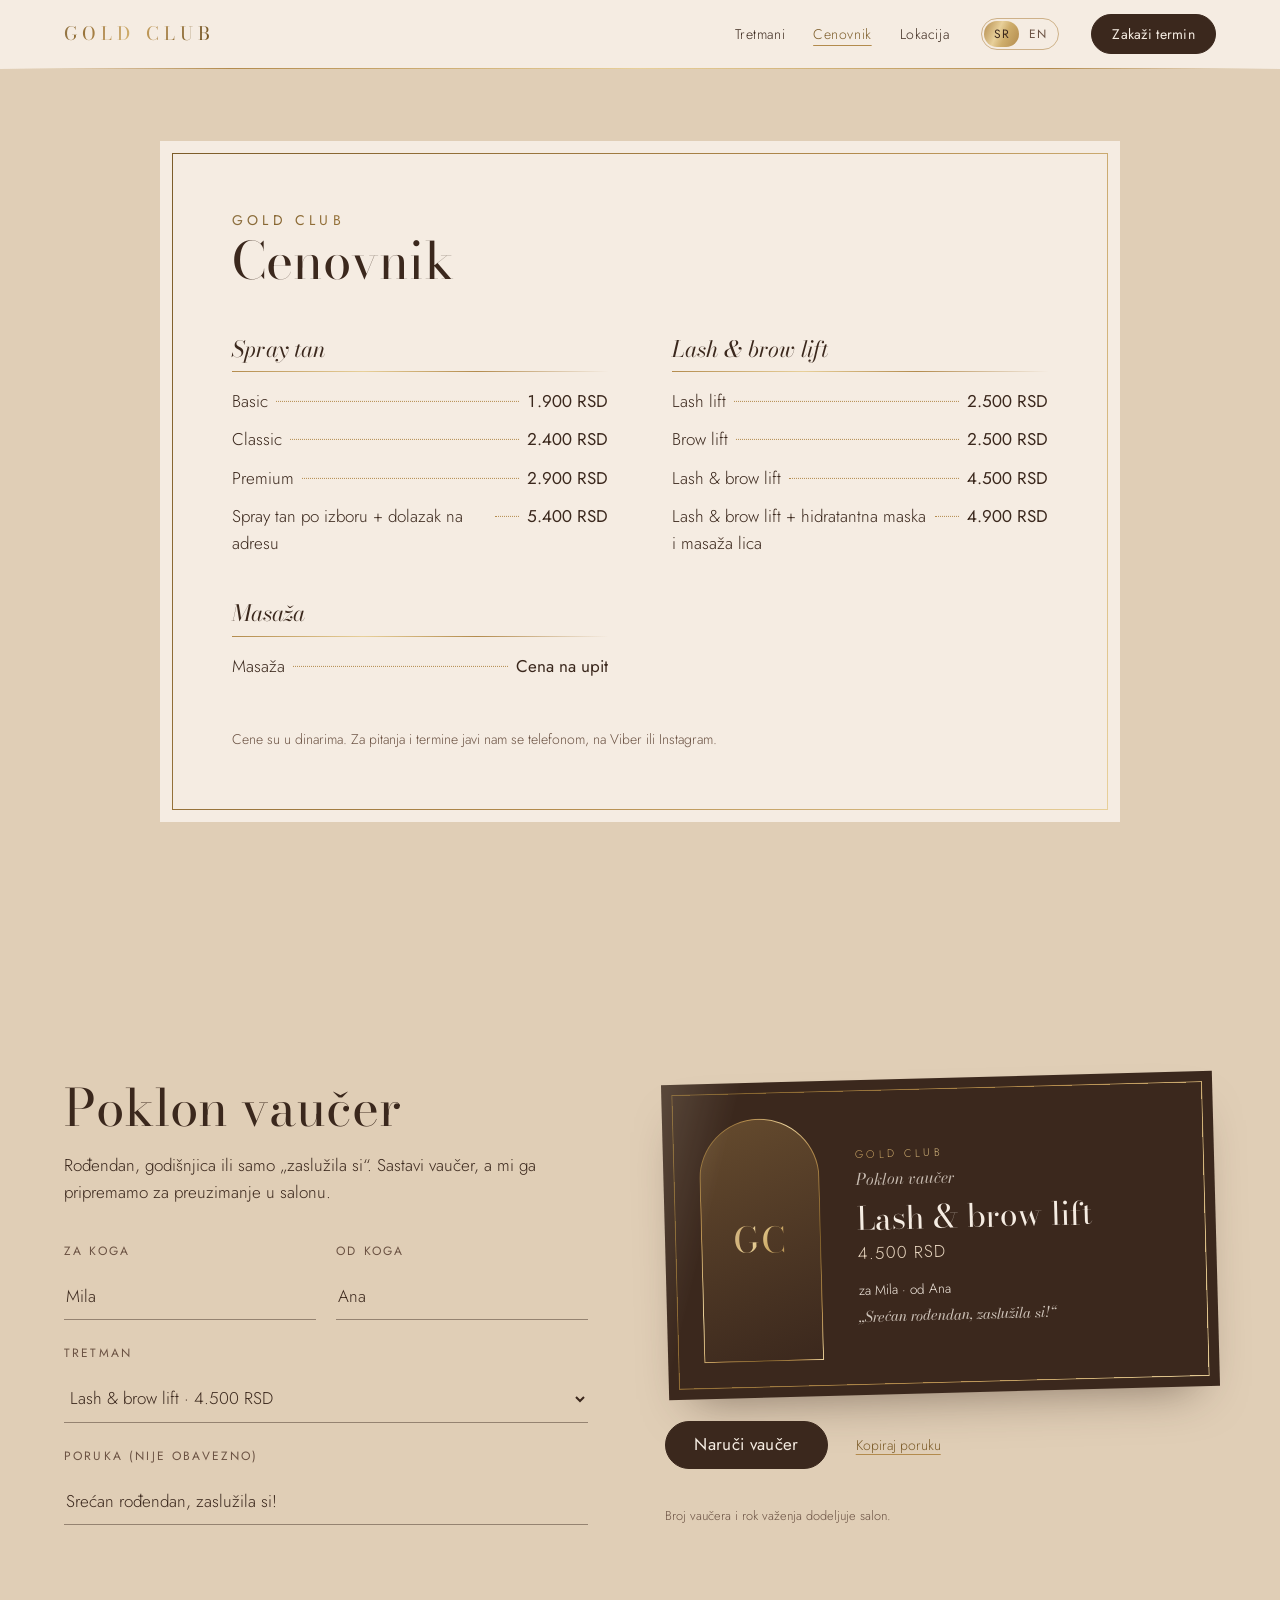
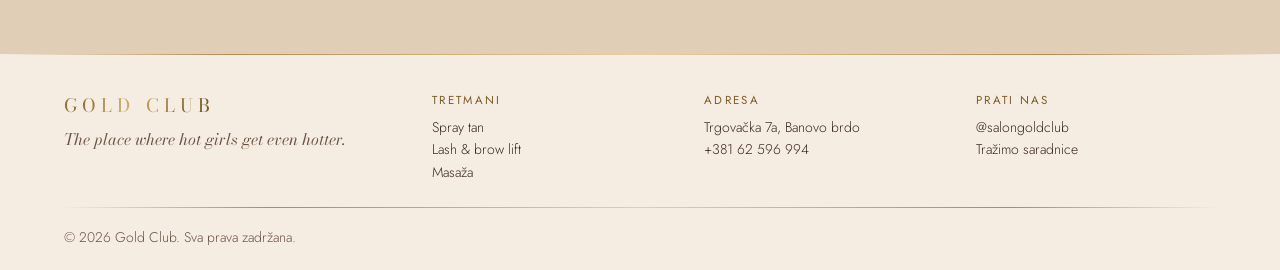
==== commit d17113fb: "Simplify the home page" ====
--- a/cenovnik.html
+++ b/cenovnik.html
@@ -86,16 +86,15 @@
     <div class="wrap header-inner">
       <a class="brand" href="index.html" aria-label="Gold Club">Gold Club</a>
 
-      <button class="menu-toggle" aria-expanded="false" aria-controls="site-nav">
-        <span data-i18n="nav.menu">Meni</span>
+      <button class="menu-toggle" aria-expanded="false" aria-controls="site-nav" data-i18n-label="nav.menu" aria-label="Meni">
+        <span class="menu-icon" aria-hidden="true"></span>
       </button>
 
       <nav id="site-nav" class="site-nav">
         <ul>
-          <li><a href="index.html#usluge" data-i18n="nav.services">Usluge</a></li>
-          <li><a href="spray-tan.html" data-i18n="nav.planner">Spray tan vodič</a></li>
+          <li><a href="index.html#usluge" data-i18n="nav.services">Tretmani</a></li>
           <li><a href="cenovnik.html" aria-current="page" data-i18n="nav.prices">Cenovnik</a></li>
-          <li><a href="index.html#lokacija" data-i18n="nav.contact">Lokacija</a></li>
+          <li><a href="kontakt.html" data-i18n="nav.contact">Lokacija</a></li>
         </ul>
         <div class="lang" role="group" aria-label="Jezik / Language">
           <button type="button" data-lang="sr" aria-pressed="true">SR</button>
@@ -172,21 +171,30 @@
 
   <footer class="site-footer">
     <div class="wrap footer-grid">
-      <div>
+      <div class="footer-brand">
         <span class="brand">Gold Club</span>
         <p class="footer-tag">The place where hot girls get even hotter.</p>
       </div>
-      <div>
+      <div class="footer-treatments">
         <p class="footer-label" data-i18n="footer.treatments">Tretmani</p>
         <ul class="footer-links" data-render="service-links"><li><a href="spray-tan.html">Spray tan</a></li><li><a href="lash-brow-lift.html">Lash &amp; brow lift</a></li><li><a href="masaza.html">Masaža</a></li></ul>
       </div>
-      <div>
+      <div class="footer-visit">
         <p class="footer-label" data-i18n="footer.visit">Adresa</p>
-        <p>Trgovačka 7a, Banovo brdo<br><a href="tel:+38162596994">+381 62 596 994</a></p>
-      </div>
-      <div>
+        <p><a href="kontakt.html">Trgovačka 7a, Banovo brdo</a><br><a class="footer-phone" href="tel:+38162596994">+381 62 596 994</a></p>
+      </div>
+      <div class="footer-follow">
         <p class="footer-label" data-i18n="footer.follow">Prati nas</p>
-        <p><a href="https://www.instagram.com/salongoldclub" target="_blank" rel="noopener">@salongoldclub</a></p>
+        <p class="footer-handle"><a href="https://www.instagram.com/salongoldclub" target="_blank" rel="noopener">@salongoldclub</a></p>
+        <div class="footer-icons">
+          <a class="footer-icon footer-call" href="tel:+38162596994" data-i18n-label="book.call" aria-label="Pozovi">
+            <svg viewBox="0 0 24 24" aria-hidden="true"><path d="M6.6 3.5h2.6l1.4 4-2 1.3a11 11 0 0 0 6.6 6.6l1.3-2 4 1.4v2.6a2 2 0 0 1-2.2 2A16.5 16.5 0 0 1 4.6 5.7a2 2 0 0 1 2-2.2Z"/></svg>
+          </a>
+          <a class="footer-icon" href="https://www.instagram.com/salongoldclub" target="_blank" rel="noopener" aria-label="Instagram: @salongoldclub">
+            <svg viewBox="0 0 24 24" aria-hidden="true"><rect x="3.5" y="3.5" width="17" height="17" rx="5"/><circle cx="12" cy="12" r="4"/><circle cx="17.2" cy="6.8" r=".9"/></svg>
+          </a>
+        </div>
+        <p class="footer-hiring" data-render="hiring"><a href="kontakt.html#saradnja" data-i18n="footer.hiring">Tražimo saradnice</a></p>
       </div>
     </div>
     <div class="wrap footer-base">
--- a/css/styles.css
+++ b/css/styles.css
@@ -1,12 +1,12 @@
 /* Gold Club
    Palette taken from the salon's own material: cream walls, business-card sand,
-   the blush of their posters, mocha brown instead of black, gold used as a metal. */
+   warm latte beige, mocha brown instead of black, gold used as a metal. */
 
 :root {
   --sateen: #F5ECE2;
   --sand: #E7D5BF;
-  --blush: #E4C3B8;
-  --blush-soft: #EFD9D0;
+  --latte: #E0CEB6;
+  --latte-soft: #EDE1D0;
   --gold: #B38B4D;
   --gold-deep: #7C5C29;
   --gold-light: #E8D09A;
@@ -133,13 +133,28 @@
 }
 .lang button[aria-pressed="true"] { background: var(--sand); color: var(--mocha); }
 
+/* Hamburger: three lines that fold into an X while the menu is open. */
 .menu-toggle {
-  display: none; border: 1px solid var(--mocha); background: none; color: var(--mocha);
-  border-radius: 999px; padding: .5rem 1.1rem; font: 400 var(--step--1)/1 var(--sans); cursor: pointer;
-}
+  display: none; place-items: center;
+  width: 2.75rem; height: 2.75rem; margin-right: -.6rem; padding: 0;
+  border: 0; background: none; color: var(--mocha); cursor: pointer;
+}
+.menu-icon, .menu-icon::before, .menu-icon::after {
+  display: block; width: 1.5rem; height: 1.5px; border-radius: 1px;
+  background: currentColor;
+  transition: transform .3s cubic-bezier(.2, .7, .2, 1), background-color .2s;
+}
+.menu-icon { position: relative; }
+.menu-icon::before, .menu-icon::after { content: ""; position: absolute; left: 0; }
+.menu-icon::before { top: -.45rem; }
+.menu-icon::after { top: .45rem; }
+.menu-toggle[aria-expanded="true"] .menu-icon { background-color: transparent; }
+.menu-toggle[aria-expanded="true"] .menu-icon::before { transform: translateY(.45rem) rotate(45deg); }
+.menu-toggle[aria-expanded="true"] .menu-icon::after { transform: translateY(-.45rem) rotate(-45deg); }
+.menu-toggle:hover { color: var(--gold-deep); }
 
 @media (max-width: 1000px) {
-  .menu-toggle { display: inline-block; }
+  .menu-toggle { display: grid; }
   .site-nav {
     position: absolute; inset: 100% 0 auto 0;
     flex-direction: column; align-items: flex-start; gap: 1.5rem;
@@ -219,23 +234,42 @@
 
 .section-title { font-size: var(--step-3); }
 
-.services { padding-block: var(--section); border-top: 1px solid color-mix(in srgb, var(--gold) 35%, transparent); }
-.services .section-title { margin-bottom: clamp(2.5rem, 6vw, 4.5rem); }
-
-.service-list { display: grid; gap: clamp(4rem, 9vw, 7rem); }
-
-.service {
-  display: grid; grid-template-columns: minmax(0, 20rem) minmax(0, 1fr);
-  gap: clamp(2rem, 6vw, 6rem); align-items: center;
-}
-.service-flip { grid-template-columns: minmax(0, 1fr) minmax(0, 20rem); }
-.service-flip .service-photo { order: 2; }
-
-.service-photo .arch { aspect-ratio: 1 / 1.1; }
-#lash-brow .arch img { object-position: 30% center; }
-
-.service-name { font-size: var(--step-3); }
+/* Title on the left, a quiet link on the right. */
+.section-head {
+  display: flex; flex-wrap: wrap; align-items: baseline; justify-content: space-between;
+  gap: 1rem 2rem; margin-bottom: clamp(2.5rem, 6vw, 4rem);
+}
+.section-head .link { font-size: var(--step--1); }
+.section-head .link::after { content: " →"; }
+
+.services {
+  padding-block: var(--section);
+  background: color-mix(in srgb, var(--sand) 45%, var(--sateen));
+  border-top: 1px solid color-mix(in srgb, var(--gold) 35%, transparent);
+}
+
+/* Home treatment cards. Built for any number of treatments: cards share a row
+   and wrap, with an odd one out centred under the rest. */
+.service-grid {
+  display: flex; flex-wrap: wrap; justify-content: center;
+  gap: clamp(2.5rem, 5vw, 4rem) clamp(1.5rem, 3.5vw, 3rem);
+}
+.service-card {
+  flex: 1 1 15rem; max-width: 22rem;
+  display: flex; flex-direction: column;
+  text-decoration: none;
+}
+.service-card .arch { aspect-ratio: 1 / 1.2; }
+.service-card .arch img { transition: transform 1.2s cubic-bezier(.2, .7, .2, 1); }
+.service-card:hover .arch img { transform: scale(1.04); }
+
+.service-name { font-size: var(--step-2); margin-top: 1.5rem; }
 .service-intro { margin-top: 1.25rem; max-width: var(--measure); }
+.service-card .service-intro { margin: .75rem 0 1.5rem; color: var(--mocha-soft); font-size: var(--step--1); line-height: 1.65; }
+/* margin-top: auto pins the price line to the bottom, level across a row of cards. */
+.service-card .service-price { margin-top: auto; justify-content: space-between; font-size: 1.15rem; }
+.service-card .explore-more { padding-top: 0; font-family: var(--sans); }
+.service-card:hover .explore-more::after { transform: translateX(.3rem); }
 
 .points {
   list-style: none; padding: 0; margin: 1.5rem 0 0;
@@ -259,15 +293,25 @@
 .service-price .link { font-family: var(--sans); font-size: var(--step--1); }
 
 @media (max-width: 760px) {
-  .service, .service-flip { grid-template-columns: 1fr; }
-  .service-flip .service-photo { order: 0; }
-  .service-photo { width: min(75%, 18rem); }
   .points { grid-template-columns: 1fr; }
 }
 
+/* Phones: one row that scrolls sideways, the next card peeking in at the edge. */
+@media (max-width: 640px) {
+  .service-grid {
+    flex-wrap: nowrap; justify-content: flex-start; gap: 1.25rem;
+    overflow-x: auto; overscroll-behavior-x: contain;
+    scroll-snap-type: x mandatory; scroll-padding-inline: var(--gutter);
+    margin-inline: calc(-1 * var(--gutter)); padding: 0 var(--gutter) .75rem;
+    scrollbar-width: none;
+  }
+  .service-grid::-webkit-scrollbar { display: none; }
+  .service-card { flex: 0 0 76%; scroll-snap-align: start; }
+}
+
 /* ---------- Price menu ---------- */
 
-.prices { background: var(--blush); padding-block: var(--section); }
+.prices { background: var(--latte); padding-block: var(--section); }
 
 .menu-card {
   background: var(--sateen);
@@ -295,19 +339,19 @@
 
 .menu-note { margin-top: 3rem; font-size: var(--step--1); color: var(--mocha-soft); max-width: var(--measure); }
 
-/* ---------- Explore: links from the home page to the guide and price pages ---------- */
+/* ---------- Explore: link cards ("Ostali tretmani" on treatment pages) ---------- */
 
 .explore { padding-block: 0 var(--section); }
 .explore-grid { display: grid; grid-template-columns: repeat(auto-fit, minmax(min(100%, 22rem), 1fr)); gap: clamp(1rem, 2.5vw, 2rem); }
 .explore-card {
   display: flex; flex-direction: column; gap: .6rem;
   padding: clamp(2rem, 4vw, 2.75rem);
-  background: var(--blush-soft);
+  background: var(--latte-soft);
   text-decoration: none;
   transition: background-color .25s;
 }
-.explore-card:nth-child(2) { background: color-mix(in srgb, var(--sand) 70%, var(--sateen)); }
-.explore-card:hover { background: var(--blush); }
+.explore-card:nth-child(even) { background: color-mix(in srgb, var(--sand) 70%, var(--sateen)); }
+.explore-card:hover { background: var(--latte); }
 .explore-card .eyebrow { margin-bottom: 0; }
 .explore-title { font-family: var(--serif); font-size: var(--step-2); line-height: 1.15; font-variation-settings: "opsz" 24; }
 .explore-text { max-width: var(--measure); color: var(--mocha-soft); }
@@ -318,7 +362,8 @@
 .explore-more::after { content: "→"; display: inline-block; margin-left: .4em; transition: transform .25s; }
 
 /* Subpages start right under the header, so their first section needs less top space. */
-.page-prices > section:first-child { padding-top: clamp(2.5rem, 6vw, 4.5rem); border-top: 0; }
+.page-prices > section:first-child,
+.page-contact > section:first-child { padding-top: clamp(2.5rem, 6vw, 4.5rem); border-top: 0; }
 .explore-card:hover .explore-more::after { transform: translateX(.3rem); }
 
 /* ---------- Treatment pages ---------- */
@@ -373,7 +418,6 @@
 }
 
 .others .section-title { margin-bottom: clamp(1.5rem, 4vw, 2.5rem); }
-.others .explore-card:nth-child(2) { background: color-mix(in srgb, var(--sand) 70%, var(--sateen)); }
 
 @media (max-width: 760px) {
   .treatment-inner { grid-template-columns: 1fr; }
@@ -386,6 +430,8 @@
 .salon-inner { display: grid; grid-template-columns: minmax(0, 1fr) minmax(0, 1fr); gap: clamp(2rem, 7vw, 7rem); align-items: center; }
 .salon-photo img { width: 100%; aspect-ratio: 4 / 5; object-fit: cover; border-radius: .25rem; }
 .salon-copy p { margin-top: 1.5rem; max-width: var(--measure); font-size: 1.125rem; line-height: 1.7; }
+.salon-link { display: inline-block; margin-top: 1.75rem; font-size: var(--step--1); }
+.salon-link::after { content: " →"; }
 
 @media (max-width: 760px) {
   .salon-inner { grid-template-columns: 1fr; }
@@ -476,6 +522,7 @@
 .contact { background: var(--sand); padding-block: var(--section); }
 .contact-inner { display: grid; grid-template-columns: minmax(0, 1fr) minmax(0, 1.1fr); gap: clamp(2rem, 6vw, 5rem); align-items: start; }
 
+.contact-lede { margin-top: 1.25rem; max-width: var(--measure); color: var(--mocha-soft); }
 .contact-list { margin: 2.25rem 0 0; display: grid; gap: 1.25rem; }
 .contact-list > div { display: grid; grid-template-columns: 8.5rem 1fr; gap: 1rem; }
 .contact-list dt { color: var(--mocha-soft); font-size: var(--step--1); padding-top: .15em; }
@@ -497,14 +544,14 @@
 .channel-primary:hover { background: var(--gold-deep); border-color: var(--gold-deep); }
 .channel svg { width: 1.1rem; height: 1.1rem; fill: none; stroke: currentColor; stroke-width: 1.4; stroke-linejoin: round; }
 
-.map { border-radius: 999px 999px 0 0; overflow: hidden; background: var(--blush-soft); aspect-ratio: 4 / 4.2; max-width: 100%; }
+.map { border-radius: 999px 999px 0 0; overflow: hidden; background: var(--latte-soft); aspect-ratio: 4 / 4.2; max-width: 100%; }
 .map-placeholder {
   height: 100%; display: grid; place-content: center; justify-items: center; gap: 1rem;
   padding: 2rem; text-align: center;
   background:
     repeating-linear-gradient(90deg, transparent 0 3.5rem, color-mix(in srgb, var(--gold) 16%, transparent) 3.5rem calc(3.5rem + 1px)),
     repeating-linear-gradient(0deg, transparent 0 3.5rem, color-mix(in srgb, var(--gold) 16%, transparent) 3.5rem calc(3.5rem + 1px)),
-    var(--blush-soft);
+    var(--latte-soft);
 }
 .map-address { font-family: var(--serif); font-size: var(--step-2); line-height: 1.15; }
 .map-address span { font-style: italic; font-size: var(--step-1); color: var(--mocha-soft); }
@@ -529,6 +576,32 @@
 .hiring .link { color: var(--sand); text-decoration-color: var(--gold); }
 .hiring .link:hover { color: var(--sateen); text-decoration-color: var(--sateen); }
 
+/* ---------- Booking band: the home page's closing call to action ----------
+   A framed card with a foil hairline inside the edge, like the price menu, on latte beige. */
+
+.cta-band { background: var(--latte); padding-block: clamp(3.5rem, 8vw, 6rem); }
+.cta-inner {
+  position: relative; max-width: 50rem; margin-inline: auto;
+  --frame-inset: .75rem;
+  padding: clamp(3rem, 7vw, 4.5rem) clamp(1.75rem, 6vw, 4rem);
+  text-align: center;
+  background: color-mix(in srgb, var(--latte-soft) 70%, var(--latte));
+}
+.cta-title { font-size: var(--step-3); text-wrap: balance; }
+.cta-visit { margin-top: 1rem; color: var(--mocha-soft); font-size: var(--step--1); letter-spacing: .03em; text-wrap: balance; }
+.cta-actions {
+  display: flex; flex-wrap: wrap; justify-content: center; align-items: center;
+  gap: 1rem 1.75rem; margin-top: 2rem;
+}
+.cta-phone { font-family: var(--serif); font-size: var(--step-1); text-decoration: none; font-variant-numeric: lining-nums; }
+.cta-phone:hover { color: var(--gold-deep); }
+.cta-gift {
+  margin: 2.25rem auto 0; padding-top: 1.25rem; max-width: 24rem;
+  border-top: 1px solid color-mix(in srgb, var(--gold) 45%, transparent);
+  font-size: var(--step--1);
+}
+.cta-gift .link::after { content: " →"; }
+
 /* ---------- Footer ---------- */
 
 .site-footer { padding-block: clamp(3rem, 6vw, 4.5rem) 2rem; }
@@ -537,11 +610,59 @@
 .footer-grid a { text-decoration: none; }
 .footer-grid a:hover { color: var(--gold-deep); }
 .footer-tag { margin-top: .75rem; font-family: var(--serif); font-style: italic; font-size: 1.05rem; color: var(--mocha-soft); max-width: 22ch; }
+.footer-hiring { margin-top: .2rem; }
 .footer-label { color: var(--gold-deep); letter-spacing: .2em; text-transform: uppercase; font-size: .72rem; margin-bottom: .6rem; font-weight: 400; }
 .footer-base { margin-top: 2.5rem; padding-top: 1.25rem; border-top: 1px solid color-mix(in srgb, var(--gold) 35%, transparent); }
 .site-footer small { color: var(--mocha-soft); font-size: var(--step--1); }
-@media (max-width: 900px) { .footer-grid { grid-template-columns: 1fr 1fr; } }
-@media (max-width: 560px) { .footer-grid { grid-template-columns: 1fr; } }
+/* Wide screens: a compact footer, with the tagline on one line and the copyright close under it. */
+@media (min-width: 901px) {
+  .site-footer {
+    padding-block: 2.25rem 1.25rem;
+    border-top: 1px solid color-mix(in srgb, var(--gold) 35%, transparent);
+    border-image: var(--foil-rule) 1;
+  }
+  .footer-hiring { margin-top: 0; }
+  .footer-grid { gap: 1.5rem 2rem; }
+  .footer-tag { margin-top: .4rem; max-width: none; font-size: 1rem; }
+  .footer-label { margin-bottom: .4rem; }
+  .footer-links { gap: 0; }
+  .footer-base { margin-top: 1.5rem; padding-top: .9rem; }
+}
+/* Footer icons: Instagram on phones and tablets (in place of the handle), plus a
+   call button on phones only. */
+.footer-icons { display: none; gap: .6rem; }
+.footer-icon {
+  display: grid; place-items: center;
+  width: 2.75rem; height: 2.75rem; border-radius: 50%;
+  border: 1px solid color-mix(in srgb, var(--gold) 70%, transparent);
+  color: var(--gold-deep);
+  transition: background-color .2s, color .2s, border-color .2s;
+}
+.footer-icon:hover { background: var(--mocha); border-color: var(--mocha); color: var(--sateen); }
+.footer-icon svg { width: 1.3rem; height: 1.3rem; fill: none; stroke: currentColor; stroke-width: 1.4; stroke-linejoin: round; }
+.footer-call { display: none; }
+/* A phone: narrow and touch. Tablets and narrowed desktop windows don't qualify. */
+@media (max-width: 640px) and (pointer: coarse) {
+  .footer-call { display: grid; }
+}
+
+/* Phones and tablets: just the name, the address and the Instagram logo. */
+@media (max-width: 900px) {
+  .site-footer { padding-block: 2rem 1.25rem; }
+  .footer-grid {
+    grid-template-columns: minmax(0, 1fr) auto;
+    grid-template-areas: "brand follow" "visit follow";
+    align-items: center; gap: .35rem 1rem;
+  }
+  .footer-brand { grid-area: brand; }
+  .footer-visit { grid-area: visit; }
+  .footer-follow { grid-area: follow; }
+  .footer-tag, .footer-treatments, .footer-label,
+  .footer-visit br, .footer-phone,
+  .footer-handle, .footer-hiring { display: none; }
+  .footer-icons { display: flex; }
+  .footer-base { margin-top: 1.25rem; padding-top: .9rem; }
+}
 
 /* ---------- Booking dialog ---------- */
 
@@ -570,6 +691,23 @@
   .booking[open] .booking-inner { animation: rise .45s cubic-bezier(.2, .7, .2, 1); }
 }
 
+/* ---------- Toast: "Broj je kopiran" ---------- */
+
+.toast {
+  position: fixed; inset: auto auto 1.5rem 50%; z-index: 50;
+  margin: 0; transform: translate(-50%, .5rem);
+  max-width: calc(100% - 2rem); width: max-content;
+  padding: .8rem 1.4rem;
+  border: 1px solid var(--gold); border-radius: 999px;
+  background: var(--mocha); color: var(--sateen);
+  font: 400 var(--step--1)/1.4 var(--sans); letter-spacing: .02em; text-align: center;
+  box-shadow: 0 1rem 2rem -1rem rgb(59 40 29 / .6);
+  opacity: 0; pointer-events: none;
+  transition: opacity .3s, transform .3s cubic-bezier(.2, .7, .2, 1);
+}
+.toast.is-visible { opacity: 1; transform: translate(-50%, 0); }
+@media (prefers-reduced-motion: reduce) { .toast { transition: opacity .2s; transform: translate(-50%, 0); } }
+
 /* ---------- Shared form bits ---------- */
 
 .eyebrow { font-size: .75rem; letter-spacing: .3em; text-transform: uppercase; color: var(--gold-deep); font-weight: 400; margin-bottom: .75rem; }
@@ -689,7 +827,7 @@
 .step-date { font-size: .75rem; letter-spacing: .12em; text-transform: uppercase; color: var(--gold-deep); }
 .step-text { font-size: var(--step--1); }
 .timeline li.is-event .step-text { font-family: var(--serif); font-style: italic; font-size: 1.1rem; }
-.plan-hint { margin-top: 1.25rem; padding: .9rem 1.1rem; background: var(--blush-soft); font-size: var(--step--1); }
+.plan-hint { margin-top: 1.25rem; padding: .9rem 1.1rem; background: var(--latte-soft); font-size: var(--step--1); }
 
 @media (max-width: 1000px) {
   .planner-grid { grid-template-columns: minmax(0, 1fr) minmax(0, 15rem); }
@@ -702,7 +840,7 @@
 
 /* ---------- Gift voucher ---------- */
 
-.voucher { background: var(--blush); padding-block: var(--section); }
+.voucher { background: var(--latte); padding-block: var(--section); }
 .voucher-inner { display: grid; grid-template-columns: minmax(0, 1fr) minmax(0, 1.05fr); gap: clamp(2.5rem, 6vw, 5.5rem); align-items: center; }
 .voucher-lede { margin-top: 1rem; max-width: var(--measure); }
 .voucher-form { display: grid; gap: 1.5rem; margin-top: 2.25rem; }
@@ -805,7 +943,7 @@
    along it on hover. */
 .menu-card, .explore-card, .review, .voucher-card, .booking-inner { position: relative; }
 .menu-card::before, .explore-card::before, .review::before, .voucher-card::before, .booking-inner::before,
-.arch-outline {
+.cta-inner::before, .arch-outline {
   content: ""; position: absolute; inset: var(--frame-inset, .6rem);
   padding: 1px; border: 0; border-radius: inherit; pointer-events: none;
   background: var(--foil) 0 0 / 300% 100%;
@@ -816,12 +954,12 @@
 .menu-card { --frame-inset: .75rem; }
 .arch-outline { inset: -1rem 1rem 1rem -1rem; border-radius: 999px 999px 0 0; background-size: 200% 100%; }
 .explore-card:hover::before, .review:hover::before, .voucher-card:hover::before,
-.hero-arch:hover .arch-outline { background-position: 100% 0; }
+.cta-inner:hover::before, .hero-arch:hover .arch-outline { background-position: 100% 0; }
 
 /* Hairlines catch the light in the middle and fade at the ends. */
 .site-header, .services, .reviews, .planner, .footer-base { border-image: var(--foil-rule) 1; }
 @media (max-width: 1000px) { .site-nav { border-image: var(--foil-rule) 1; } }
-.service-price, .menu-group h3, .review footer { border-image: var(--foil-rule-start) 1; }
+.service-price, .menu-group h3, .review footer, .cta-gift { border-image: var(--foil-rule-start) 1; }
 
 /* Buttons turn to gold on hover, with the light passing over them. */
 .btn, .channel-primary { position: relative; isolation: isolate; overflow: hidden; }
@@ -861,5 +999,6 @@
 
 @media (prefers-reduced-motion: reduce) {
   .brand, .btn::before, .channel-primary::before, .voucher-card::after,
-  .menu-card::before, .explore-card::before, .review::before, .voucher-card::before, .arch-outline { transition: none; }
-}
+  .menu-card::before, .explore-card::before, .review::before, .voucher-card::before, .cta-inner::before, .arch-outline,
+  .service-card .arch img { transition: none; }
+}
